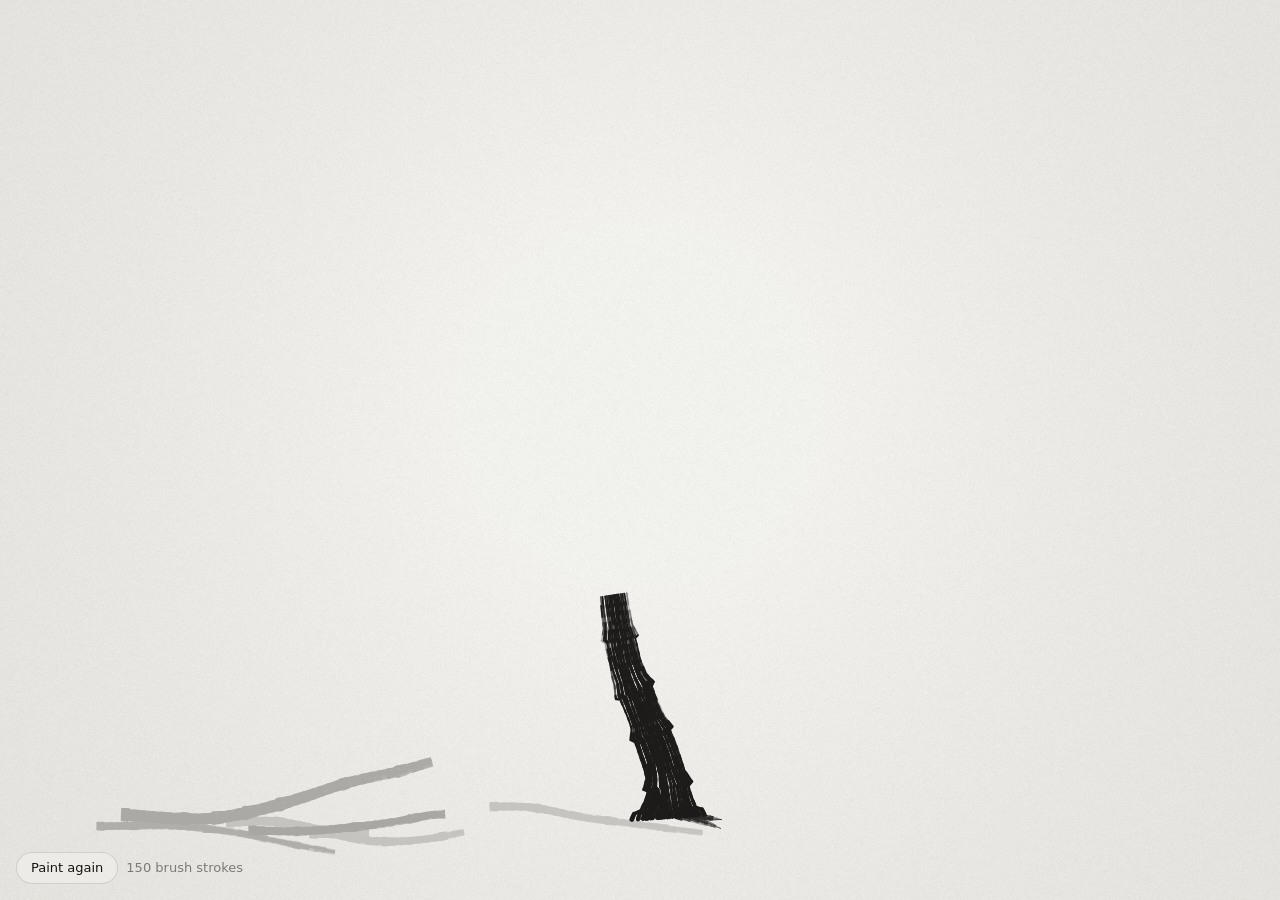
==== index.html @ 3fa52a59 "Add ink-brush sakura scene as the main page index.html paints a full-screen sumi-e cherry tree: bran" ====
<!doctype html>
<html lang="en">
<head>
<meta charset="utf-8">
<meta name="viewport" content="width=device-width, initial-scale=1">
<title>Ink Sakura</title>
<style>
  :root {
    --paper: #eeede9;
    --ink: #161514;
    --muted: #7d7a74;
  }
  * { box-sizing: border-box; }
  html, body { height: 100%; }
  body {
    margin: 0;
    background: var(--paper);
    color: var(--ink);
    font: 13px/1.4 ui-sans-serif, -apple-system, "Segoe UI", system-ui, sans-serif;
    overflow: hidden;
  }
  canvas { position: fixed; inset: 0; width: 100vw; height: 100vh; display: block; }
  .controls {
    position: fixed;
    left: 16px;
    bottom: 16px;
    display: flex;
    gap: 8px;
    align-items: center;
    color: var(--muted);
  }
  button {
    font: inherit;
    color: var(--ink);
    background: rgba(238, 237, 233, 0.85);
    border: 1px solid rgba(0,0,0,.12);
    border-radius: 999px;
    padding: 6px 14px;
    cursor: pointer;
  }
  button:hover { border-color: rgba(0,0,0,.3); }
  @media (max-width: 560px) { #status { display: none; } }
</style>
</head>
<body>
<canvas id="paper"></canvas>
<canvas id="ink"></canvas>
<div class="controls">
  <button id="again">Paint again</button>
  <span id="status"></span>
</div>

<script>
// The scene is painted in a logical space 1000 units tall; its width follows the window's aspect.
const LH = 1000;
let LW = 1600, K = 1, GROUND = 900;   // K scales the tree so it fits narrow screens
const TAU = Math.PI * 2;
const INK = "22,21,20";
const PINK = "244,228,224";     // petal body
const BLUSH = "228,190,186";    // where the wash first pools
const ROSE = [192, 140, 136];   // wet edge, before mixing with branch ink
const INK_RGB = INK.split(",").map(Number), PAPER_RGB = [238, 237, 233];
const rand = (a, b) => (b === undefined ? Math.random() * a : a + Math.random() * (b - a));
const clamp = (v, a, b) => Math.max(a, Math.min(b, v));
const pick = arr => arr[(Math.random() * arr.length) | 0];
const gauss = () => (Math.random() + Math.random() + Math.random() - 1.5) / 1.5;

// Smooth value noise in [0, 1], used for paper grain and brush wobble.
const vnoise = (() => {
  const P = new Float32Array(1024);
  for (let i = 0; i < 1024; i++) P[i] = Math.random();
  const h = (x, y) => P[(((x * 73856093) ^ (y * 19349663)) >>> 0) & 1023];
  const s = t => t * t * (3 - 2 * t);
  return (x, y) => {
    const xi = Math.floor(x), yi = Math.floor(y), u = s(x - xi), v = s(y - yi);
    const a = h(xi, yi), b = h(xi + 1, yi), c = h(xi, yi + 1), d = h(xi + 1, yi + 1);
    return a + (b - a) * u + (c - a) * v + (a - b - c + d) * u * v;
  };
})();

// ---------- canvases ----------

const paperCv = document.getElementById("paper");
const inkCv = document.getElementById("ink");
const pctx = paperCv.getContext("2d");
const ctx = inkCv.getContext("2d", { willReadFrequently: true });
let S = 1;  // device pixels per logical unit

function layout() {
  const dpr = window.devicePixelRatio || 1;
  LW = (LH * innerWidth) / innerHeight;
  K = clamp(LW / 1500, 0.6, 1);   // on tall screens the crown may run off the sides rather than shrink
  GROUND = LH * 0.9;
  S = (innerHeight * dpr) / LH;
  for (const cv of [paperCv, inkCv]) { cv.width = Math.round(innerWidth * dpr); cv.height = Math.round(innerHeight * dpr); }
  pctx.setTransform(S, 0, 0, S, 0, 0);
  ctx.setTransform(S, 0, 0, S, 0, 0);
}

function paintPaper() {
  pctx.fillStyle = "#eeede9";
  pctx.fillRect(0, 0, LW, LH);
  const g = pctx.createRadialGradient(LW / 2, LH * 0.45, LH * 0.2, LW / 2, LH * 0.5, Math.max(LW, LH) * 0.8);
  g.addColorStop(0, "rgba(255,255,255,0.2)");
  g.addColorStop(1, "rgba(120,115,105,0.1)");
  pctx.fillStyle = g;
  pctx.fillRect(0, 0, LW, LH);
  pctx.lineWidth = 0.35;
  for (let i = 0, n = (LW * LH) / 260; i < n; i++) {
    const x = rand(LW), y = rand(LH), a = rand(TAU), l = rand(3, 14);
    pctx.strokeStyle = `rgba(110,105,95,${rand(0.03, 0.08)})`;
    pctx.beginPath(); pctx.moveTo(x, y);
    pctx.quadraticCurveTo(x + Math.cos(a + 0.6) * l * 0.5, y + Math.sin(a + 0.6) * l * 0.5, x + Math.cos(a) * l, y + Math.sin(a) * l);
    pctx.stroke();
  }
  const img = pctx.getImageData(0, 0, paperCv.width, paperCv.height), d = img.data;
  for (let i = 0; i < d.length; i += 4) {
    const n = (Math.random() - 0.5) * 7;
    d[i] += n; d[i + 1] += n; d[i + 2] += n;
  }
  pctx.putImageData(img, 0, 0);
}

// ---------- strokes ----------
// Every branch, root and ground mark is one brush stroke: a centreline with a width profile,
// an ink tone and a dryness. A child stroke starts when the parent's brush passes its fork,
// so the painting grows the way it would be painted.

const DL = 3.2;          // sample spacing along a stroke
const SPEED = 2;         // samples painted per frame per active stroke
const DROOP = [0, 0.0005, 0.0032, 0.01];

function makeStroke({ x, y, a, w0, len, depth, tone, start,
                      droop = DROOP[depth] ?? 0, taper = 0.6, tail = true, flare = 0, kink = 1, dry, hold = null }) {
  const pts = [];
  // keep the heading in [-π/2, 3π/2) so droop always turns the short way toward straight down
  while (a < -Math.PI / 2) a += TAU;
  while (a >= 1.5 * Math.PI) a -= TAU;
  const seed = rand(1000);
  let kinkIn = rand(25, 70), knot = 0;
  const n = Math.max(4, Math.round(len / DL));
  for (let i = 0; i < n; i++) {
    const t = i / (n - 1);
    // width: pressed entry, thinning, knots at joints, lifted tail
    let w = w0 * (1 - taper * t ** 1.1);
    w *= 0.75 + 0.25 * Math.min(1, i / 4) + (i < 3 ? 0.18 : 0);
    if (flare) w *= 1 + flare * Math.max(0, 1 - i / 14) ** 2;
    w *= 1 + 0.22 * Math.max(0, 1 - knot / 4);
    if (tail && t > 0.86) w *= Math.max(0.12, 1 - (t - 0.86) / 0.14) ** 0.8;
    pts.push({ x, y, w });
    // gravity bends the heading toward straight down; the hand adds a wobble
    a += (Math.PI / 2 - a) * droop * DL * (0.4 + t) + (vnoise(seed, i * 0.06) - 0.5) * 0.05;
    if (hold) a += Math.atan2(Math.sin(hold[0] - a), Math.cos(hold[0] - a)) * hold[1];   // keep the trunk upright, the ground level
    if (x < 30) a += Math.sin(a) > 0 ? -0.03 : 0.03; else if (x > LW - 30) a += Math.sin(a) > 0 ? 0.03 : -0.03;
    // angular joints, typical of cherry branches in sumi-e
    knot++;
    if ((kinkIn -= DL) <= 0) {
      a += rand(-0.38, 0.38) * kink;
      kinkIn = rand(30, 80); knot = 0;
    }
    x += Math.cos(a) * DL; y += Math.sin(a) * DL;
    if (y > LH - 6 || y < 6 || x < 4 || x > LW - 4) break;
  }
  const B = clamp(Math.round(w0 * 0.9), 4, 40);
  const bristles = Array.from({ length: B }, (_, j) => ({
    u: -1 + (2 * (j + 0.5)) / B + rand(-0.3, 0.3) / B,
    ink: rand(0.78, 1.02),
    seed: rand(1000),
  }));
  for (let i = 0; i < pts.length; i++) {
    const p = pts[Math.max(0, i - 1)], q = pts[Math.min(pts.length - 1, i + 1)];
    const dx = q.x - p.x, dy = q.y - p.y, m = Math.hypot(dx, dy) || 1;
    pts[i].nx = -dy / m; pts[i].ny = dx / m;
  }
  return { pts, bristles, depth, tone, start, dry: dry ?? (depth <= 1 ? 0.42 : rand(0.25, 0.65)), drawn: 0, sites: [] };
}

function buildScene() {
  const strokes = [];
  const add = opts => { const s = makeStroke(opts); strokes.push(s); grow(s); return s; };
  const at = (s, i) => ({ p: s.pts[i], a: Math.atan2(s.pts[Math.min(i + 1, s.pts.length - 1)].y - s.pts[i].y,
                                                     s.pts[Math.min(i + 1, s.pts.length - 1)].x - s.pts[i].x) });
  // children along limbs, branches and twigs
  const grow = s => {
    if (s.depth < 1 || s.depth >= 3) return;
    const n = s.pts.length;
    const gap = s.depth === 1 ? [40, 75] : [22, 44];
    let i = Math.round((rand(...gap) * K) / DL) + 4;
    let side = Math.random() < 0.5 ? 1 : -1;
    while (i < n - 4) {
      const { p, a } = at(s, i);
      const start = s.start + i / SPEED + rand(2, 10);
      side = -side;
      if (s.depth === 1 && Math.random() < 0.75) {
        add({ x: p.x, y: p.y, a: a + side * rand(0.35, 0.9), w0: p.w * rand(0.45, 0.65),
              len: rand(150, 290) * K, depth: 2, tone: rand(0.82, 0.96), start });
      } else {
        const light = Math.random() < 0.2;
        add({ x: p.x, y: p.y, a: a + side * rand(0.4, 0.95), w0: clamp(p.w * rand(0.45, 0.6), 1.3, 3.8),
              len: rand(45, 120) * K, depth: 3, tone: light ? rand(0.35, 0.5) : rand(0.62, 0.92), start });
      }
      i += Math.round((rand(...gap) * K) / DL);
    }
  };

  // ground: a few pale, dry horizontal strokes
  for (let k = 0; k < 6; k++) {
    add({ x: rand(-40, LW * 0.45), y: GROUND + rand(-4, 30), a: rand(-0.025, 0.025), w0: rand(5, 13),
          len: rand(0.3, 0.75) * LW, depth: 4, tone: rand(0.16, 0.34), start: rand(0, 40),
          droop: 0, kink: 0.08, taper: 0.4, dry: rand(0.55, 0.95), hold: [0, 0.04] });
  }

  // trunk, with a flared base and a few surface roots
  const tx = LW / 2 + rand(-40, 40) * K;
  const tall = 1 + (1 - K) * 1.6;   // on tall, narrow screens lift the crown with a longer trunk
  const trunk = add({ x: tx, y: GROUND + 8, a: -Math.PI / 2 + rand(-0.12, 0.12), w0: 52 * K, len: rand(270, 330) * K * tall,
                      depth: 0, tone: 0.97, start: 20, taper: 0.4, tail: false, flare: 0.55, kink: 0.35,
                      hold: [-Math.PI / 2 + rand(-0.12, 0.12), 0.02] });
  for (const side of [-1, 1, pick([-1, 1])]) {
    add({ x: tx + side * rand(8, 16) * K, y: GROUND + 2, a: Math.PI / 2 - side * rand(1.15, 1.4), w0: rand(10, 16) * K,
          len: rand(30, 70) * K, depth: 4, tone: 0.9, start: 20, droop: 0, taper: 0.85, kink: 0.4 });
  }

  // main limbs fan out from the top of the trunk, plus one or two lower ones
  const n = trunk.pts.length;
  const fan = [-0.95, -0.4, 0.1, 0.55, 1.0].filter(() => Math.random() < 0.8);
  if (fan.length < 3) fan.push(-0.7, 0.6);
  for (const off of fan) {
    const i = Math.round(n * rand(0.84, 0.98));
    const { p } = at(trunk, i);
    add({ x: p.x, y: p.y, a: -Math.PI / 2 + off + rand(-0.15, 0.15), w0: p.w * rand(0.5, 0.7),
          len: rand(380, 520) * K, depth: 1, tone: rand(0.9, 0.97), start: trunk.start + i / SPEED });
  }
  for (const side of [-1, 1]) {
    if (Math.random() < 0.3) continue;
    const i = Math.round(n * rand(0.5, 0.72));
    const { p } = at(trunk, i);
    add({ x: p.x, y: p.y, a: -Math.PI / 2 + side * rand(1.0, 1.3), w0: p.w * rand(0.4, 0.55),
          len: rand(300, 420) * K, depth: 1, tone: 0.93, start: trunk.start + i / SPEED });
  }

  // blossom sites: clouds along branches and twigs, and at limb tips
  for (const s of strokes) {
    const n = s.pts.length;
    if (s.depth === 1) s.sites.push(n - 1);
    if (s.depth === 2) for (let i = Math.round(n * 0.3); i < n; i += Math.round((rand(45, 90) * K) / DL)) s.sites.push(i);
    if (s.depth === 3) {
      for (let i = Math.round(n * 0.2); i < n - 2; i += Math.round((rand(20, 40) * K) / DL)) s.sites.push(i);
      s.sites.push(n - 1);
    }
  }
  return { strokes, tx };
}

// ---------- brush ----------

const inkTone = d => `rgb(${PAPER_RGB.map((p, k) => Math.round(p + (INK_RGB[k] - p) * d)).join(",")})`;

// Bristles are painted as opaque ink tones with a "darken" blend: overlapping chunks of the same
// stroke don't double up (no seams), and a pale stroke crossing a dark one leaves the dark one intact.
function paintChunk(s, i0, i1) {
  const pts = s.pts, n = pts.length;
  const mid = pts[(i0 + i1) >> 1];
  const t = ((i0 + i1) / 2) / (n - 1);
  const lw = Math.max(0.35, (mid.w / s.bristles.length) * 2.1);
  const from = Math.max(0, i0 - 2);
  ctx.save();
  ctx.globalCompositeOperation = "darken";
  ctx.lineCap = "round";
  ctx.lineJoin = "round";
  for (const b of s.bristles) {
    // edge bristles run dry first; paper grain breaks a dry bristle into streaks ("flying white")
    const ink = b.ink - s.dry * t ** 1.3 * (0.5 + Math.abs(b.u));
    const grain = vnoise(mid.x * 0.33 + b.seed, mid.y * 0.33);
    const d = clamp((ink - 0.22 + (grain - 0.5) * 0.55) * 2.3, 0, 1) * s.tone;
    if (d < 0.04) continue;
    ctx.strokeStyle = inkTone(d);
    ctx.lineWidth = lw;
    ctx.beginPath();
    for (let i = from; i <= i1; i++) {
      const p = pts[i];
      const splay = (vnoise(b.seed, i * 0.08) - 0.5) * 0.25;
      const o = (b.u * 0.92 + splay) * p.w * 0.5;
      const x = p.x + p.nx * o, y = p.y + p.ny * o;
      i === from ? ctx.moveTo(x, y) : ctx.lineTo(x, y);
    }
    ctx.stroke();
  }
  ctx.restore();
}

// ---------- blossoms ----------
// Each blossom takes the ink already on the branch where it grows: the darker the brushwork under
// its stalk, the more grey its pink wash carries and the darker its wet edge. The wash is laid in
// thin layers that spread outward, so colour pools at the centre and the petals cover the branch.

function inkAt(img, x, y, r = 3) {
  let sum = 0, cnt = 0;
  for (let oy = -r; oy <= r; oy++)
    for (let ox = -r; ox <= r; ox++) {
      const px = Math.round((x + ox) * S), py = Math.round((y + oy) * S);
      if (px < 0 || py < 0 || px >= img.width || py >= img.height) continue;
      const k = (py * img.width + px) * 4;
      sum += (img.data[k + 3] / 255) * clamp((PAPER_RGB[0] - img.data[k]) / (PAPER_RGB[0] - INK_RGB[0]), 0, 1); cnt++;
    }
  return cnt ? sum / cnt : 0;
}

function blossomOutline(petals) {
  const N = 60, pts = [], seed = rand(100);
  for (let i = 0; i < N; i++) {
    const th = (i / N) * TAU;
    const k = (th * 5) / TAU, pi = Math.floor(k), phi = k - pi;
    const lobe = Math.sin(Math.PI * phi) ** 0.5;
    const notch = rand(0.08, 0.22) * Math.exp(-(((phi - 0.5) / 0.07) ** 2));
    const wobble = 0.85 + 0.3 * vnoise(seed + Math.cos(th) * 1.6, Math.sin(th) * 1.6);
    const r = (0.38 + 0.62 * lobe - notch) * petals[pi % 5] * wobble;
    pts.push([Math.cos(th) * r, Math.sin(th) * r]);
  }
  return pts;
}

function makeFlowers(strokes, img, tEnd) {
  const flowers = [];
  for (const s of strokes)
    for (const i of s.sites) {
      const p = s.pts[i];
      const local = inkAt(img, p.x, p.y);
      const tip = i === s.pts.length - 1 && s.depth === 3;
      const count = tip ? pick([1, 1, 2]) : pick([1, 1, 1, 2, 2, 2]);
      const when = (s.start + i / SPEED) / tEnd;   // bloom follows the order the brush passed
      for (let k = 0; k < count; k++) {
        const bud = tip && k === 0 ? Math.random() < 0.6 : Math.random() < 0.06;
        const R = (bud ? rand(4, 6) : rand(10, 17)) * K;
        const cx = p.x + rand(-20, 20) * K, cy = p.y + rand(-12, 20) * K;
        if (cy > GROUND - 6 || cy < 6 || cx < 6 || cx > LW - 6) continue;
        const ink = clamp((0.35 + 0.9 * local) * rand(0.7, 1.3), 0.3, 1.2);
        const m = clamp(0.2 + 0.25 * ink, 0, 0.5);
        flowers.push({
          ax: p.x, ay: p.y, x: cx, y: cy, R, bud, ink,
          rim: ROSE.map((c, j) => Math.round(c + (INK_RGB[j] - c) * m)).join(","),
          rot: rand(TAU), squash: rand(0.55, 1),
          outline: blossomOutline(Array.from({ length: 5 }, () => rand(0.82, 1.08))),
          start: Math.round(when * 150 + rand(0, 30)),
          t: 0,
        });
      }
    }
  return flowers;
}

const STALK = 7, BLOOM = 38;

function tf(f, px, py, scale) {
  const c = Math.cos(f.rot), s = Math.sin(f.rot);
  const x = px * scale, y = py * scale * f.squash;
  return [f.x + x * c - y * s, f.y + x * s + y * c];
}

function paintFlower(f) {
  const t = f.t++;
  if (t <= STALK) {
    // the stalk carries ink from the twig out to the blossom
    const u0 = Math.max(0, t - 1) / STALK, u1 = t / STALK;
    const mx = (f.ax + f.x) / 2 + (f.x - f.ax) * 0.15, my = (f.ay + f.y) / 2 - 2;
    const at = u => {
      const v = 1 - u;
      return [v * v * f.ax + 2 * v * u * mx + u * u * f.x, v * v * f.ay + 2 * v * u * my + u * u * f.y];
    };
    ctx.strokeStyle = `rgba(${INK},${0.7 * Math.min(1, f.ink)})`;
    ctx.lineWidth = f.bud ? 0.7 : 0.85;
    ctx.lineCap = "round";
    ctx.beginPath(); ctx.moveTo(...at(u0)); ctx.lineTo(...at(u1)); ctx.stroke();
    return false;
  }
  const g = t - STALK;
  if (f.bud) {
    if (g < 14) {
      const sc = (g + 1) / 14;
      ctx.fillStyle = `rgba(${BLUSH},0.22)`;
      ctx.beginPath();
      ctx.ellipse(f.x + rand(-0.3, 0.3), f.y + f.R * 0.3 * sc, f.R * 0.6 * sc, f.R * sc, rand(-0.2, 0.2), 0, TAU);
      ctx.fill();
      return false;
    }
    ctx.strokeStyle = `rgba(${f.rim},0.5)`;
    ctx.lineWidth = 0.6;
    ctx.beginPath(); ctx.ellipse(f.x, f.y + f.R * 0.3, f.R * 0.6, f.R, 0, 0, TAU); ctx.stroke();
    ctx.fillStyle = `rgba(${INK},0.8)`;
    ctx.beginPath(); ctx.ellipse(f.x, f.y - f.R * 0.45, f.R * 0.32, f.R * 0.38, 0, 0, TAU); ctx.fill();
    return true;
  }
  if (g < BLOOM) {
    // one layer per frame, each a little larger: pale pink over the branch, blush and ink pooling inside
    const p = (g + 1) / BLOOM, sc = f.R * (1 - (1 - p) ** 3);
    const ox = rand(-0.05, 0.05) * f.R, oy = rand(-0.05, 0.05) * f.R;
    ctx.beginPath();
    f.outline.forEach(([px, py], i) => {
      const j = rand(0.93, 1.06);
      const [x, y] = tf(f, px * j, py * j, sc);
      i ? ctx.lineTo(x + ox, y + oy) : ctx.moveTo(x + ox, y + oy);
    });
    ctx.closePath();
    ctx.fillStyle = `rgba(${PINK},0.17)`;
    ctx.fill();
    if (p < 0.5) { ctx.fillStyle = `rgba(${BLUSH},0.06)`; ctx.fill(); }
    ctx.fillStyle = `rgba(${INK},${0.012 * f.ink * (1.5 - p)})`;
    ctx.fill();
    return false;
  }
  // drying: pigment gathers unevenly at the wet edge, then a few stamens are flicked in
  ctx.lineCap = "round";
  const o = f.outline, per = o.length / 5;
  for (let pass = 0; pass < 3; pass++) {
    ctx.strokeStyle = `rgba(${f.rim},${rand(0.1, 0.22)})`;
    ctx.lineWidth = rand(0.5, 1.3) * K;
    for (let k = 0; k < 5; k++) {
      if (Math.random() < 0.35) continue;
      const a = Math.round(rand(per * 0.3)), b = Math.round(per - rand(per * 0.3));
      const sc = f.R * rand(0.95, 1.02);
      ctx.beginPath();
      for (let i = a; i <= b; i++) {
        const [px, py] = o[(Math.round(k * per) + i) % o.length];
        const [x, y] = tf(f, px, py, sc);
        i === a ? ctx.moveTo(x, y) : ctx.lineTo(x, y);
      }
      ctx.stroke();
    }
  }
  const dots = (rand(2, 6)) | 0;
  for (let k = 0; k < dots; k++) {
    const a = rand(TAU), r = f.R * rand(0.1, 0.38);
    const x = f.x + Math.cos(a) * r, y = f.y + Math.sin(a) * r * f.squash;
    ctx.fillStyle = `rgba(${INK},${rand(0.5, 0.85)})`;
    ctx.beginPath(); ctx.ellipse(x, y, rand(0.5, 1.1) * K, rand(0.4, 0.8) * K, rand(TAU), 0, TAU); ctx.fill();
  }
  return true;
}

// ---------- fallen petals ----------

function makePetals(tx, flowers) {
  const xs = flowers.map(f => f.x);
  const spread = xs.length ? (Math.max(...xs) - Math.min(...xs)) / 2 : 300;
  const petals = [];
  for (let k = 0; k < 160; k++) {
    const air = k < 26;
    const x = tx + gauss() * spread * (air ? 1.1 : 0.8);
    const y = air ? rand(GROUND - 260 * K, GROUND - 20) : GROUND + rand(-6, 34) + Math.abs(gauss()) * 10;
    if (x < 6 || x > LW - 6) continue;
    petals.push({ x, y, s: rand(2.4, 4.4) * K, rot: rand(TAU), squash: air ? rand(0.3, 0.9) : rand(0.35, 0.6) });
  }
  return petals.sort(() => Math.random() - 0.5);
}

function paintPetal(p) {
  ctx.save();
  ctx.translate(p.x, p.y);
  ctx.rotate(p.rot);
  ctx.scale(1, p.squash);
  ctx.beginPath();
  ctx.moveTo(-p.s, 0);
  ctx.bezierCurveTo(-p.s * 0.6, -p.s * 1.1, p.s * 0.7, -p.s * 1.0, p.s, -p.s * 0.25);
  ctx.lineTo(p.s * 0.72, 0);
  ctx.lineTo(p.s, p.s * 0.25);
  ctx.bezierCurveTo(p.s * 0.7, p.s * 1.0, -p.s * 0.6, p.s * 1.1, -p.s, 0);
  ctx.fillStyle = `rgba(${PINK},0.95)`;
  ctx.fill();
  ctx.fillStyle = `rgba(${BLUSH},0.25)`;
  ctx.fill();
  ctx.strokeStyle = `rgba(${ROSE.join(",")},0.35)`;
  ctx.lineWidth = 0.5;
  ctx.stroke();
  ctx.restore();
}

// ---------- timeline ----------
// branches → blossoms → fallen petals

let run = 0;
const status = document.getElementById("status");

function paint() {
  const id = ++run;
  if (!innerWidth || !innerHeight) return;   // hidden or zero-size frame: wait for a resize
  layout();
  paintPaper();
  ctx.clearRect(0, 0, LW, LH);
  const { strokes, tx } = buildScene();
  const tEnd = Math.max(...strokes.map(s => s.start + s.pts.length / SPEED));
  let frame = 0, flowers = null, allFlowers = null, petals = null, flowerFrame = 0;
  status.textContent = `${strokes.length} brush strokes`;

  (function tick() {
    if (id !== run) return;
    if (!flowers) {
      let active = 0;
      for (const s of strokes) {
        if (frame < s.start || s.drawn >= s.pts.length) continue;
        active++;
        const i1 = Math.min(s.pts.length - 1, s.drawn + SPEED);
        paintChunk(s, s.drawn, i1);
        s.drawn = i1 + 1;
      }
      frame++;
      if (!active && frame > tEnd) {
        const img = ctx.getImageData(0, 0, inkCv.width, inkCv.height);
        flowers = allFlowers = makeFlowers(strokes, img, tEnd);
        status.textContent = `${strokes.length} brush strokes · ${flowers.length} blossoms`;
      }
    } else if (flowers.length) {
      flowers = flowers.filter(f => flowerFrame < f.start || !paintFlower(f));
      flowerFrame++;
    } else if ((petals ||= makePetals(tx, allFlowers)).length) {
      for (const p of petals.splice(0, 6)) paintPetal(p);
    } else return;
    requestAnimationFrame(tick);
  })();
}

document.getElementById("again").onclick = paint;
inkCv.onclick = paint;
let lastW = innerWidth, lastH = innerHeight;
addEventListener("resize", () => {
  if (Math.abs(innerWidth - lastW) + Math.abs(innerHeight - lastH) < 60) return;
  lastW = innerWidth; lastH = innerHeight;
  paint();
});
paint();
</script>
</body>
</html>
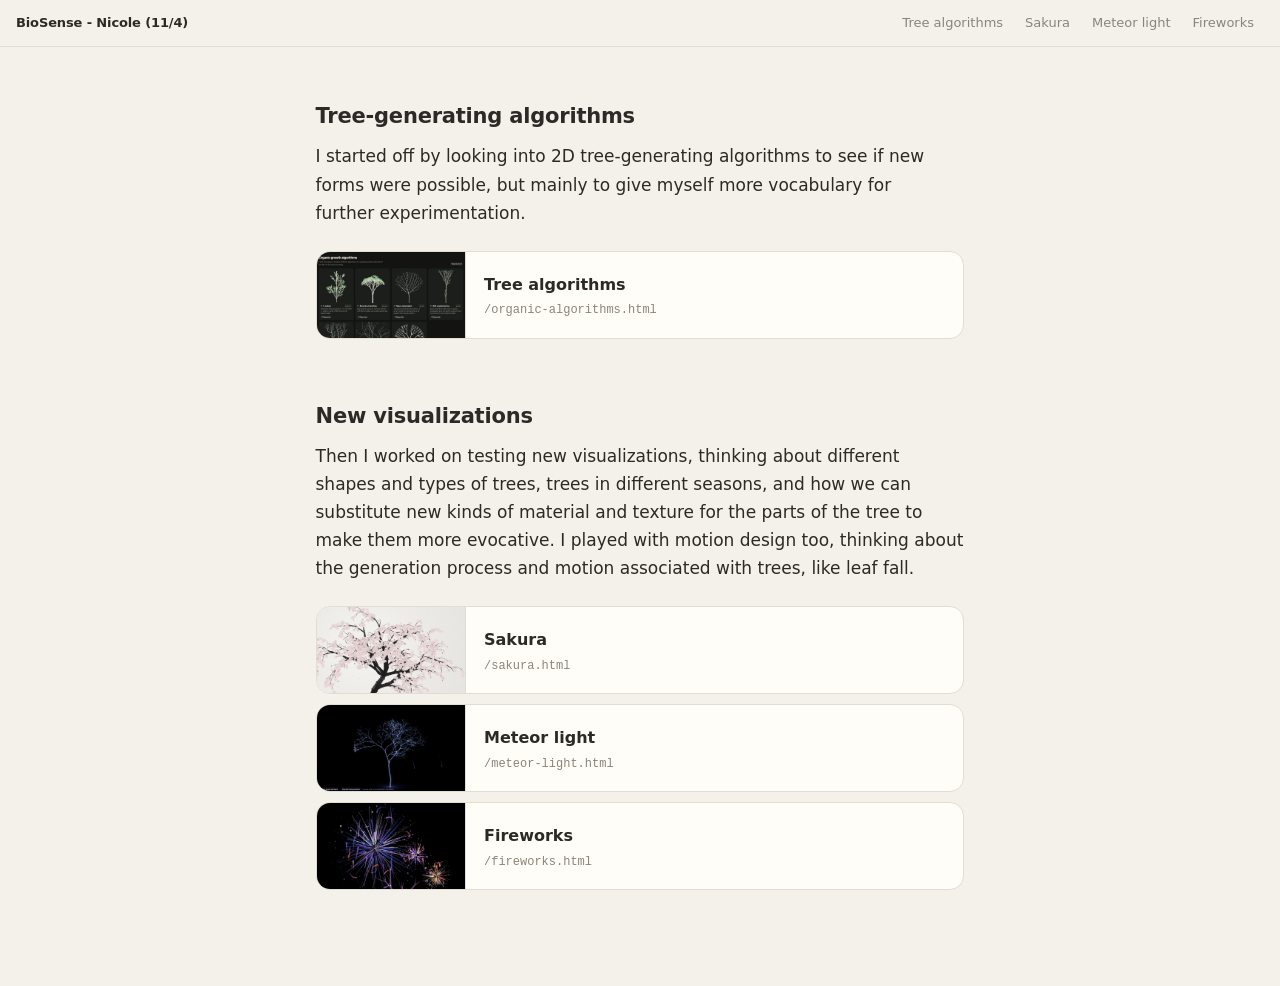
==== commit 2733f882: "Add home page, global nav, Fireworks and Meteor light scenes - index.html is now a home page linking" ====
--- a/index.html
+++ b/index.html
@@ -3,530 +3,163 @@
 <head>
 <meta charset="utf-8">
 <meta name="viewport" content="width=device-width, initial-scale=1">
-<title>Ink Sakura</title>
+<title>BioSense - Nicole (11/4)</title>
+<link rel="stylesheet" href="/nav.css">
 <style>
   :root {
-    --paper: #eeede9;
-    --ink: #161514;
-    --muted: #7d7a74;
+    --bg: #f4f1ea;
+    --card: #fffdf8;
+    --line: #e2ddd0;
+    --ink: #2b2a26;
+    --muted: #8a857a;
+    --nav-bg: var(--bg);
+    --nav-ink: var(--ink);
+    --nav-muted: var(--muted);
+    --nav-line: var(--line);
+    --nav-active: color-mix(in srgb, var(--ink) 9%, transparent);
   }
+  @media (prefers-color-scheme: dark) {
+    :root:not([data-theme="light"]) {
+      --bg: #131412;
+      --card: #1c1e1b;
+      --line: #2d302b;
+      --ink: #e8e4da;
+      --muted: #8f8b80;
+    }
+  }
+  :root[data-theme="dark"] {
+    --bg: #131412;
+    --card: #1c1e1b;
+    --line: #2d302b;
+    --ink: #e8e4da;
+    --muted: #8f8b80;
+  }
+
   * { box-sizing: border-box; }
-  html, body { height: 100%; }
   body {
     margin: 0;
-    background: var(--paper);
+    background: var(--bg);
     color: var(--ink);
-    font: 13px/1.4 ui-sans-serif, -apple-system, "Segoe UI", system-ui, sans-serif;
+    font: 17px/1.65 ui-sans-serif, -apple-system, "Segoe UI", system-ui, sans-serif;
+  }
+  .gnav { position: sticky; top: 0; }
+  /* one centred column, 60 characters wide */
+  main {
+    width: 100%;
+    max-width: calc(60ch + 32px);
+    margin: 0 auto;
+    padding: 56px 16px 96px;
+  }
+  p {
+    margin: 0 0 24px;
+    text-wrap: pretty;
+  }
+  p + .bookmarks { margin-top: 8px; }
+  section + section { margin-top: 64px; }
+  h2 {
+    margin: 0 0 12px;
+    font-size: 21px;
+    line-height: 1.3;
+    font-weight: 650;
+    letter-spacing: -0.01em;
+    text-wrap: balance;
+  }
+
+  .bookmarks {
+    display: flex;
+    flex-direction: column;
+    gap: 10px;
+  }
+  /* every bookmark is the same size: image filling the left edge, label on the right */
+  .bookmark {
+    --h: 88px;
+    display: grid;
+    grid-template-columns: calc(var(--h) * 800 / 471) minmax(0, 1fr);
+    height: var(--h);
+    color: inherit;
+    text-decoration: none;
+    background: var(--card);
+    border: 1px solid var(--line);
+    border-radius: 14px;
     overflow: hidden;
+    transition: border-color 0.15s, transform 0.15s;
   }
-  canvas { position: fixed; inset: 0; width: 100vw; height: 100vh; display: block; }
-  .controls {
-    position: fixed;
-    left: 16px;
-    bottom: 16px;
+  .bookmark:hover { border-color: color-mix(in srgb, var(--ink) 35%, var(--line)); transform: translateY(-2px); }
+  .bookmark:focus-visible { outline: 2px solid var(--ink); outline-offset: 3px; }
+  .bookmark img {
+    display: block;
+    width: 100%;
+    height: 100%;
+    object-fit: cover;
+    border-right: 1px solid var(--line);
+    background: var(--line);
+  }
+  .bookmark .label {
     display: flex;
-    gap: 8px;
-    align-items: center;
+    flex-direction: column;
+    justify-content: center;
+    gap: 4px;
+    min-width: 0;
+    padding: 0 18px;
+  }
+  .bookmark .title { font-weight: 620; font-size: 16px; }
+  .bookmark .path {
     color: var(--muted);
+    font: 12px/1.4 ui-monospace, "SF Mono", Menlo, monospace;
+    overflow: hidden;
+    text-overflow: ellipsis;
+    white-space: nowrap;
   }
-  button {
-    font: inherit;
-    color: var(--ink);
-    background: rgba(238, 237, 233, 0.85);
-    border: 1px solid rgba(0,0,0,.12);
-    border-radius: 999px;
-    padding: 6px 14px;
-    cursor: pointer;
+  @media (max-width: 560px) {
+    .bookmark { --h: 72px; grid-template-columns: 42% minmax(0, 1fr); }
+    .bookmark .label { padding: 0 12px; }
+    .bookmark .title { font-size: 15px; }
   }
-  button:hover { border-color: rgba(0,0,0,.3); }
-  @media (max-width: 560px) { #status { display: none; } }
+  @media (prefers-reduced-motion: reduce) { .bookmark { transition: none; } .bookmark:hover { transform: none; } }
 </style>
 </head>
 <body>
-<canvas id="paper"></canvas>
-<canvas id="ink"></canvas>
-<div class="controls">
-  <button id="again">Paint again</button>
-  <span id="status"></span>
-</div>
+<nav class="gnav">
+  <a class="gnav-brand" href="/" aria-current="page">BioSense - Nicole (11/4)</a>
+  <div class="gnav-tabs">
+    <a href="/organic-algorithms.html">Tree algorithms</a>
+    <a href="/sakura.html">Sakura</a>
+    <a href="/meteor-light.html">Meteor light</a>
+    <a href="/fireworks.html">Fireworks</a>
+  </div>
+</nav>
+<main>
+  <section aria-labelledby="algorithms">
+  <h2 id="algorithms">Tree-generating algorithms</h2>
+  <p>I started off by looking into 2D tree-generating algorithms to see if new forms were possible, but mainly to give myself more vocabulary for further experimentation.</p>
 
-<script>
-// The scene is painted in a logical space 1000 units tall; its width follows the window's aspect.
-const LH = 1000;
-let LW = 1600, K = 1, GROUND = 900;   // K scales the tree so it fits narrow screens
-const TAU = Math.PI * 2;
-const INK = "22,21,20";
-const PINK = "244,228,224";     // petal body
-const BLUSH = "228,190,186";    // where the wash first pools
-const ROSE = [192, 140, 136];   // wet edge, before mixing with branch ink
-const INK_RGB = INK.split(",").map(Number), PAPER_RGB = [238, 237, 233];
-const rand = (a, b) => (b === undefined ? Math.random() * a : a + Math.random() * (b - a));
-const clamp = (v, a, b) => Math.max(a, Math.min(b, v));
-const pick = arr => arr[(Math.random() * arr.length) | 0];
-const gauss = () => (Math.random() + Math.random() + Math.random() - 1.5) / 1.5;
+  <div class="bookmarks">
+    <a class="bookmark" href="/organic-algorithms.html">
+      <img src="/thumbs/organic-algorithms.jpg" alt="Tree algorithms" width="800" height="471">
+      <span class="label"><span class="title">Tree algorithms</span><span class="path">/organic-algorithms.html</span></span>
+    </a>
+  </div>
+  </section>
 
-// Smooth value noise in [0, 1], used for paper grain and brush wobble.
-const vnoise = (() => {
-  const P = new Float32Array(1024);
-  for (let i = 0; i < 1024; i++) P[i] = Math.random();
-  const h = (x, y) => P[(((x * 73856093) ^ (y * 19349663)) >>> 0) & 1023];
-  const s = t => t * t * (3 - 2 * t);
-  return (x, y) => {
-    const xi = Math.floor(x), yi = Math.floor(y), u = s(x - xi), v = s(y - yi);
-    const a = h(xi, yi), b = h(xi + 1, yi), c = h(xi, yi + 1), d = h(xi + 1, yi + 1);
-    return a + (b - a) * u + (c - a) * v + (a - b - c + d) * u * v;
-  };
-})();
+  <section aria-labelledby="visualizations">
+  <h2 id="visualizations">New visualizations</h2>
+  <p>Then I worked on testing new visualizations, thinking about different shapes and types of trees, trees in different seasons, and how we can substitute new kinds of material and texture for the parts of the tree to make them more evocative. I played with motion design too, thinking about the generation process and motion associated with trees, like leaf fall.</p>
 
-// ---------- canvases ----------
-
-const paperCv = document.getElementById("paper");
-const inkCv = document.getElementById("ink");
-const pctx = paperCv.getContext("2d");
-const ctx = inkCv.getContext("2d", { willReadFrequently: true });
-let S = 1;  // device pixels per logical unit
-
-function layout() {
-  const dpr = window.devicePixelRatio || 1;
-  LW = (LH * innerWidth) / innerHeight;
-  K = clamp(LW / 1500, 0.6, 1);   // on tall screens the crown may run off the sides rather than shrink
-  GROUND = LH * 0.9;
-  S = (innerHeight * dpr) / LH;
-  for (const cv of [paperCv, inkCv]) { cv.width = Math.round(innerWidth * dpr); cv.height = Math.round(innerHeight * dpr); }
-  pctx.setTransform(S, 0, 0, S, 0, 0);
-  ctx.setTransform(S, 0, 0, S, 0, 0);
-}
-
-function paintPaper() {
-  pctx.fillStyle = "#eeede9";
-  pctx.fillRect(0, 0, LW, LH);
-  const g = pctx.createRadialGradient(LW / 2, LH * 0.45, LH * 0.2, LW / 2, LH * 0.5, Math.max(LW, LH) * 0.8);
-  g.addColorStop(0, "rgba(255,255,255,0.2)");
-  g.addColorStop(1, "rgba(120,115,105,0.1)");
-  pctx.fillStyle = g;
-  pctx.fillRect(0, 0, LW, LH);
-  pctx.lineWidth = 0.35;
-  for (let i = 0, n = (LW * LH) / 260; i < n; i++) {
-    const x = rand(LW), y = rand(LH), a = rand(TAU), l = rand(3, 14);
-    pctx.strokeStyle = `rgba(110,105,95,${rand(0.03, 0.08)})`;
-    pctx.beginPath(); pctx.moveTo(x, y);
-    pctx.quadraticCurveTo(x + Math.cos(a + 0.6) * l * 0.5, y + Math.sin(a + 0.6) * l * 0.5, x + Math.cos(a) * l, y + Math.sin(a) * l);
-    pctx.stroke();
-  }
-  const img = pctx.getImageData(0, 0, paperCv.width, paperCv.height), d = img.data;
-  for (let i = 0; i < d.length; i += 4) {
-    const n = (Math.random() - 0.5) * 7;
-    d[i] += n; d[i + 1] += n; d[i + 2] += n;
-  }
-  pctx.putImageData(img, 0, 0);
-}
-
-// ---------- strokes ----------
-// Every branch, root and ground mark is one brush stroke: a centreline with a width profile,
-// an ink tone and a dryness. A child stroke starts when the parent's brush passes its fork,
-// so the painting grows the way it would be painted.
-
-const DL = 3.2;          // sample spacing along a stroke
-const SPEED = 2;         // samples painted per frame per active stroke
-const DROOP = [0, 0.0005, 0.0032, 0.01];
-
-function makeStroke({ x, y, a, w0, len, depth, tone, start,
-                      droop = DROOP[depth] ?? 0, taper = 0.6, tail = true, flare = 0, kink = 1, dry, hold = null }) {
-  const pts = [];
-  // keep the heading in [-π/2, 3π/2) so droop always turns the short way toward straight down
-  while (a < -Math.PI / 2) a += TAU;
-  while (a >= 1.5 * Math.PI) a -= TAU;
-  const seed = rand(1000);
-  let kinkIn = rand(25, 70), knot = 0;
-  const n = Math.max(4, Math.round(len / DL));
-  for (let i = 0; i < n; i++) {
-    const t = i / (n - 1);
-    // width: pressed entry, thinning, knots at joints, lifted tail
-    let w = w0 * (1 - taper * t ** 1.1);
-    w *= 0.75 + 0.25 * Math.min(1, i / 4) + (i < 3 ? 0.18 : 0);
-    if (flare) w *= 1 + flare * Math.max(0, 1 - i / 14) ** 2;
-    w *= 1 + 0.22 * Math.max(0, 1 - knot / 4);
-    if (tail && t > 0.86) w *= Math.max(0.12, 1 - (t - 0.86) / 0.14) ** 0.8;
-    pts.push({ x, y, w });
-    // gravity bends the heading toward straight down; the hand adds a wobble
-    a += (Math.PI / 2 - a) * droop * DL * (0.4 + t) + (vnoise(seed, i * 0.06) - 0.5) * 0.05;
-    if (hold) a += Math.atan2(Math.sin(hold[0] - a), Math.cos(hold[0] - a)) * hold[1];   // keep the trunk upright, the ground level
-    if (x < 30) a += Math.sin(a) > 0 ? -0.03 : 0.03; else if (x > LW - 30) a += Math.sin(a) > 0 ? 0.03 : -0.03;
-    // angular joints, typical of cherry branches in sumi-e
-    knot++;
-    if ((kinkIn -= DL) <= 0) {
-      a += rand(-0.38, 0.38) * kink;
-      kinkIn = rand(30, 80); knot = 0;
-    }
-    x += Math.cos(a) * DL; y += Math.sin(a) * DL;
-    if (y > LH - 6 || y < 6 || x < 4 || x > LW - 4) break;
-  }
-  const B = clamp(Math.round(w0 * 0.9), 4, 40);
-  const bristles = Array.from({ length: B }, (_, j) => ({
-    u: -1 + (2 * (j + 0.5)) / B + rand(-0.3, 0.3) / B,
-    ink: rand(0.78, 1.02),
-    seed: rand(1000),
-  }));
-  for (let i = 0; i < pts.length; i++) {
-    const p = pts[Math.max(0, i - 1)], q = pts[Math.min(pts.length - 1, i + 1)];
-    const dx = q.x - p.x, dy = q.y - p.y, m = Math.hypot(dx, dy) || 1;
-    pts[i].nx = -dy / m; pts[i].ny = dx / m;
-  }
-  return { pts, bristles, depth, tone, start, dry: dry ?? (depth <= 1 ? 0.42 : rand(0.25, 0.65)), drawn: 0, sites: [] };
-}
-
-function buildScene() {
-  const strokes = [];
-  const add = opts => { const s = makeStroke(opts); strokes.push(s); grow(s); return s; };
-  const at = (s, i) => ({ p: s.pts[i], a: Math.atan2(s.pts[Math.min(i + 1, s.pts.length - 1)].y - s.pts[i].y,
-                                                     s.pts[Math.min(i + 1, s.pts.length - 1)].x - s.pts[i].x) });
-  // children along limbs, branches and twigs
-  const grow = s => {
-    if (s.depth < 1 || s.depth >= 3) return;
-    const n = s.pts.length;
-    const gap = s.depth === 1 ? [40, 75] : [22, 44];
-    let i = Math.round((rand(...gap) * K) / DL) + 4;
-    let side = Math.random() < 0.5 ? 1 : -1;
-    while (i < n - 4) {
-      const { p, a } = at(s, i);
-      const start = s.start + i / SPEED + rand(2, 10);
-      side = -side;
-      if (s.depth === 1 && Math.random() < 0.75) {
-        add({ x: p.x, y: p.y, a: a + side * rand(0.35, 0.9), w0: p.w * rand(0.45, 0.65),
-              len: rand(150, 290) * K, depth: 2, tone: rand(0.82, 0.96), start });
-      } else {
-        const light = Math.random() < 0.2;
-        add({ x: p.x, y: p.y, a: a + side * rand(0.4, 0.95), w0: clamp(p.w * rand(0.45, 0.6), 1.3, 3.8),
-              len: rand(45, 120) * K, depth: 3, tone: light ? rand(0.35, 0.5) : rand(0.62, 0.92), start });
-      }
-      i += Math.round((rand(...gap) * K) / DL);
-    }
-  };
-
-  // ground: a few pale, dry horizontal strokes
-  for (let k = 0; k < 6; k++) {
-    add({ x: rand(-40, LW * 0.45), y: GROUND + rand(-4, 30), a: rand(-0.025, 0.025), w0: rand(5, 13),
-          len: rand(0.3, 0.75) * LW, depth: 4, tone: rand(0.16, 0.34), start: rand(0, 40),
-          droop: 0, kink: 0.08, taper: 0.4, dry: rand(0.55, 0.95), hold: [0, 0.04] });
-  }
-
-  // trunk, with a flared base and a few surface roots
-  const tx = LW / 2 + rand(-40, 40) * K;
-  const tall = 1 + (1 - K) * 1.6;   // on tall, narrow screens lift the crown with a longer trunk
-  const trunk = add({ x: tx, y: GROUND + 8, a: -Math.PI / 2 + rand(-0.12, 0.12), w0: 52 * K, len: rand(270, 330) * K * tall,
-                      depth: 0, tone: 0.97, start: 20, taper: 0.4, tail: false, flare: 0.55, kink: 0.35,
-                      hold: [-Math.PI / 2 + rand(-0.12, 0.12), 0.02] });
-  for (const side of [-1, 1, pick([-1, 1])]) {
-    add({ x: tx + side * rand(8, 16) * K, y: GROUND + 2, a: Math.PI / 2 - side * rand(1.15, 1.4), w0: rand(10, 16) * K,
-          len: rand(30, 70) * K, depth: 4, tone: 0.9, start: 20, droop: 0, taper: 0.85, kink: 0.4 });
-  }
-
-  // main limbs fan out from the top of the trunk, plus one or two lower ones
-  const n = trunk.pts.length;
-  const fan = [-0.95, -0.4, 0.1, 0.55, 1.0].filter(() => Math.random() < 0.8);
-  if (fan.length < 3) fan.push(-0.7, 0.6);
-  for (const off of fan) {
-    const i = Math.round(n * rand(0.84, 0.98));
-    const { p } = at(trunk, i);
-    add({ x: p.x, y: p.y, a: -Math.PI / 2 + off + rand(-0.15, 0.15), w0: p.w * rand(0.5, 0.7),
-          len: rand(380, 520) * K, depth: 1, tone: rand(0.9, 0.97), start: trunk.start + i / SPEED });
-  }
-  for (const side of [-1, 1]) {
-    if (Math.random() < 0.3) continue;
-    const i = Math.round(n * rand(0.5, 0.72));
-    const { p } = at(trunk, i);
-    add({ x: p.x, y: p.y, a: -Math.PI / 2 + side * rand(1.0, 1.3), w0: p.w * rand(0.4, 0.55),
-          len: rand(300, 420) * K, depth: 1, tone: 0.93, start: trunk.start + i / SPEED });
-  }
-
-  // blossom sites: clouds along branches and twigs, and at limb tips
-  for (const s of strokes) {
-    const n = s.pts.length;
-    if (s.depth === 1) s.sites.push(n - 1);
-    if (s.depth === 2) for (let i = Math.round(n * 0.3); i < n; i += Math.round((rand(45, 90) * K) / DL)) s.sites.push(i);
-    if (s.depth === 3) {
-      for (let i = Math.round(n * 0.2); i < n - 2; i += Math.round((rand(20, 40) * K) / DL)) s.sites.push(i);
-      s.sites.push(n - 1);
-    }
-  }
-  return { strokes, tx };
-}
-
-// ---------- brush ----------
-
-const inkTone = d => `rgb(${PAPER_RGB.map((p, k) => Math.round(p + (INK_RGB[k] - p) * d)).join(",")})`;
-
-// Bristles are painted as opaque ink tones with a "darken" blend: overlapping chunks of the same
-// stroke don't double up (no seams), and a pale stroke crossing a dark one leaves the dark one intact.
-function paintChunk(s, i0, i1) {
-  const pts = s.pts, n = pts.length;
-  const mid = pts[(i0 + i1) >> 1];
-  const t = ((i0 + i1) / 2) / (n - 1);
-  const lw = Math.max(0.35, (mid.w / s.bristles.length) * 2.1);
-  const from = Math.max(0, i0 - 2);
-  ctx.save();
-  ctx.globalCompositeOperation = "darken";
-  ctx.lineCap = "round";
-  ctx.lineJoin = "round";
-  for (const b of s.bristles) {
-    // edge bristles run dry first; paper grain breaks a dry bristle into streaks ("flying white")
-    const ink = b.ink - s.dry * t ** 1.3 * (0.5 + Math.abs(b.u));
-    const grain = vnoise(mid.x * 0.33 + b.seed, mid.y * 0.33);
-    const d = clamp((ink - 0.22 + (grain - 0.5) * 0.55) * 2.3, 0, 1) * s.tone;
-    if (d < 0.04) continue;
-    ctx.strokeStyle = inkTone(d);
-    ctx.lineWidth = lw;
-    ctx.beginPath();
-    for (let i = from; i <= i1; i++) {
-      const p = pts[i];
-      const splay = (vnoise(b.seed, i * 0.08) - 0.5) * 0.25;
-      const o = (b.u * 0.92 + splay) * p.w * 0.5;
-      const x = p.x + p.nx * o, y = p.y + p.ny * o;
-      i === from ? ctx.moveTo(x, y) : ctx.lineTo(x, y);
-    }
-    ctx.stroke();
-  }
-  ctx.restore();
-}
-
-// ---------- blossoms ----------
-// Each blossom takes the ink already on the branch where it grows: the darker the brushwork under
-// its stalk, the more grey its pink wash carries and the darker its wet edge. The wash is laid in
-// thin layers that spread outward, so colour pools at the centre and the petals cover the branch.
-
-function inkAt(img, x, y, r = 3) {
-  let sum = 0, cnt = 0;
-  for (let oy = -r; oy <= r; oy++)
-    for (let ox = -r; ox <= r; ox++) {
-      const px = Math.round((x + ox) * S), py = Math.round((y + oy) * S);
-      if (px < 0 || py < 0 || px >= img.width || py >= img.height) continue;
-      const k = (py * img.width + px) * 4;
-      sum += (img.data[k + 3] / 255) * clamp((PAPER_RGB[0] - img.data[k]) / (PAPER_RGB[0] - INK_RGB[0]), 0, 1); cnt++;
-    }
-  return cnt ? sum / cnt : 0;
-}
-
-function blossomOutline(petals) {
-  const N = 60, pts = [], seed = rand(100);
-  for (let i = 0; i < N; i++) {
-    const th = (i / N) * TAU;
-    const k = (th * 5) / TAU, pi = Math.floor(k), phi = k - pi;
-    const lobe = Math.sin(Math.PI * phi) ** 0.5;
-    const notch = rand(0.08, 0.22) * Math.exp(-(((phi - 0.5) / 0.07) ** 2));
-    const wobble = 0.85 + 0.3 * vnoise(seed + Math.cos(th) * 1.6, Math.sin(th) * 1.6);
-    const r = (0.38 + 0.62 * lobe - notch) * petals[pi % 5] * wobble;
-    pts.push([Math.cos(th) * r, Math.sin(th) * r]);
-  }
-  return pts;
-}
-
-function makeFlowers(strokes, img, tEnd) {
-  const flowers = [];
-  for (const s of strokes)
-    for (const i of s.sites) {
-      const p = s.pts[i];
-      const local = inkAt(img, p.x, p.y);
-      const tip = i === s.pts.length - 1 && s.depth === 3;
-      const count = tip ? pick([1, 1, 2]) : pick([1, 1, 1, 2, 2, 2]);
-      const when = (s.start + i / SPEED) / tEnd;   // bloom follows the order the brush passed
-      for (let k = 0; k < count; k++) {
-        const bud = tip && k === 0 ? Math.random() < 0.6 : Math.random() < 0.06;
-        const R = (bud ? rand(4, 6) : rand(10, 17)) * K;
-        const cx = p.x + rand(-20, 20) * K, cy = p.y + rand(-12, 20) * K;
-        if (cy > GROUND - 6 || cy < 6 || cx < 6 || cx > LW - 6) continue;
-        const ink = clamp((0.35 + 0.9 * local) * rand(0.7, 1.3), 0.3, 1.2);
-        const m = clamp(0.2 + 0.25 * ink, 0, 0.5);
-        flowers.push({
-          ax: p.x, ay: p.y, x: cx, y: cy, R, bud, ink,
-          rim: ROSE.map((c, j) => Math.round(c + (INK_RGB[j] - c) * m)).join(","),
-          rot: rand(TAU), squash: rand(0.55, 1),
-          outline: blossomOutline(Array.from({ length: 5 }, () => rand(0.82, 1.08))),
-          start: Math.round(when * 150 + rand(0, 30)),
-          t: 0,
-        });
-      }
-    }
-  return flowers;
-}
-
-const STALK = 7, BLOOM = 38;
-
-function tf(f, px, py, scale) {
-  const c = Math.cos(f.rot), s = Math.sin(f.rot);
-  const x = px * scale, y = py * scale * f.squash;
-  return [f.x + x * c - y * s, f.y + x * s + y * c];
-}
-
-function paintFlower(f) {
-  const t = f.t++;
-  if (t <= STALK) {
-    // the stalk carries ink from the twig out to the blossom
-    const u0 = Math.max(0, t - 1) / STALK, u1 = t / STALK;
-    const mx = (f.ax + f.x) / 2 + (f.x - f.ax) * 0.15, my = (f.ay + f.y) / 2 - 2;
-    const at = u => {
-      const v = 1 - u;
-      return [v * v * f.ax + 2 * v * u * mx + u * u * f.x, v * v * f.ay + 2 * v * u * my + u * u * f.y];
-    };
-    ctx.strokeStyle = `rgba(${INK},${0.7 * Math.min(1, f.ink)})`;
-    ctx.lineWidth = f.bud ? 0.7 : 0.85;
-    ctx.lineCap = "round";
-    ctx.beginPath(); ctx.moveTo(...at(u0)); ctx.lineTo(...at(u1)); ctx.stroke();
-    return false;
-  }
-  const g = t - STALK;
-  if (f.bud) {
-    if (g < 14) {
-      const sc = (g + 1) / 14;
-      ctx.fillStyle = `rgba(${BLUSH},0.22)`;
-      ctx.beginPath();
-      ctx.ellipse(f.x + rand(-0.3, 0.3), f.y + f.R * 0.3 * sc, f.R * 0.6 * sc, f.R * sc, rand(-0.2, 0.2), 0, TAU);
-      ctx.fill();
-      return false;
-    }
-    ctx.strokeStyle = `rgba(${f.rim},0.5)`;
-    ctx.lineWidth = 0.6;
-    ctx.beginPath(); ctx.ellipse(f.x, f.y + f.R * 0.3, f.R * 0.6, f.R, 0, 0, TAU); ctx.stroke();
-    ctx.fillStyle = `rgba(${INK},0.8)`;
-    ctx.beginPath(); ctx.ellipse(f.x, f.y - f.R * 0.45, f.R * 0.32, f.R * 0.38, 0, 0, TAU); ctx.fill();
-    return true;
-  }
-  if (g < BLOOM) {
-    // one layer per frame, each a little larger: pale pink over the branch, blush and ink pooling inside
-    const p = (g + 1) / BLOOM, sc = f.R * (1 - (1 - p) ** 3);
-    const ox = rand(-0.05, 0.05) * f.R, oy = rand(-0.05, 0.05) * f.R;
-    ctx.beginPath();
-    f.outline.forEach(([px, py], i) => {
-      const j = rand(0.93, 1.06);
-      const [x, y] = tf(f, px * j, py * j, sc);
-      i ? ctx.lineTo(x + ox, y + oy) : ctx.moveTo(x + ox, y + oy);
-    });
-    ctx.closePath();
-    ctx.fillStyle = `rgba(${PINK},0.17)`;
-    ctx.fill();
-    if (p < 0.5) { ctx.fillStyle = `rgba(${BLUSH},0.06)`; ctx.fill(); }
-    ctx.fillStyle = `rgba(${INK},${0.012 * f.ink * (1.5 - p)})`;
-    ctx.fill();
-    return false;
-  }
-  // drying: pigment gathers unevenly at the wet edge, then a few stamens are flicked in
-  ctx.lineCap = "round";
-  const o = f.outline, per = o.length / 5;
-  for (let pass = 0; pass < 3; pass++) {
-    ctx.strokeStyle = `rgba(${f.rim},${rand(0.1, 0.22)})`;
-    ctx.lineWidth = rand(0.5, 1.3) * K;
-    for (let k = 0; k < 5; k++) {
-      if (Math.random() < 0.35) continue;
-      const a = Math.round(rand(per * 0.3)), b = Math.round(per - rand(per * 0.3));
-      const sc = f.R * rand(0.95, 1.02);
-      ctx.beginPath();
-      for (let i = a; i <= b; i++) {
-        const [px, py] = o[(Math.round(k * per) + i) % o.length];
-        const [x, y] = tf(f, px, py, sc);
-        i === a ? ctx.moveTo(x, y) : ctx.lineTo(x, y);
-      }
-      ctx.stroke();
-    }
-  }
-  const dots = (rand(2, 6)) | 0;
-  for (let k = 0; k < dots; k++) {
-    const a = rand(TAU), r = f.R * rand(0.1, 0.38);
-    const x = f.x + Math.cos(a) * r, y = f.y + Math.sin(a) * r * f.squash;
-    ctx.fillStyle = `rgba(${INK},${rand(0.5, 0.85)})`;
-    ctx.beginPath(); ctx.ellipse(x, y, rand(0.5, 1.1) * K, rand(0.4, 0.8) * K, rand(TAU), 0, TAU); ctx.fill();
-  }
-  return true;
-}
-
-// ---------- fallen petals ----------
-
-function makePetals(tx, flowers) {
-  const xs = flowers.map(f => f.x);
-  const spread = xs.length ? (Math.max(...xs) - Math.min(...xs)) / 2 : 300;
-  const petals = [];
-  for (let k = 0; k < 160; k++) {
-    const air = k < 26;
-    const x = tx + gauss() * spread * (air ? 1.1 : 0.8);
-    const y = air ? rand(GROUND - 260 * K, GROUND - 20) : GROUND + rand(-6, 34) + Math.abs(gauss()) * 10;
-    if (x < 6 || x > LW - 6) continue;
-    petals.push({ x, y, s: rand(2.4, 4.4) * K, rot: rand(TAU), squash: air ? rand(0.3, 0.9) : rand(0.35, 0.6) });
-  }
-  return petals.sort(() => Math.random() - 0.5);
-}
-
-function paintPetal(p) {
-  ctx.save();
-  ctx.translate(p.x, p.y);
-  ctx.rotate(p.rot);
-  ctx.scale(1, p.squash);
-  ctx.beginPath();
-  ctx.moveTo(-p.s, 0);
-  ctx.bezierCurveTo(-p.s * 0.6, -p.s * 1.1, p.s * 0.7, -p.s * 1.0, p.s, -p.s * 0.25);
-  ctx.lineTo(p.s * 0.72, 0);
-  ctx.lineTo(p.s, p.s * 0.25);
-  ctx.bezierCurveTo(p.s * 0.7, p.s * 1.0, -p.s * 0.6, p.s * 1.1, -p.s, 0);
-  ctx.fillStyle = `rgba(${PINK},0.95)`;
-  ctx.fill();
-  ctx.fillStyle = `rgba(${BLUSH},0.25)`;
-  ctx.fill();
-  ctx.strokeStyle = `rgba(${ROSE.join(",")},0.35)`;
-  ctx.lineWidth = 0.5;
-  ctx.stroke();
-  ctx.restore();
-}
-
-// ---------- timeline ----------
-// branches → blossoms → fallen petals
-
-let run = 0;
-const status = document.getElementById("status");
-
-function paint() {
-  const id = ++run;
-  if (!innerWidth || !innerHeight) return;   // hidden or zero-size frame: wait for a resize
-  layout();
-  paintPaper();
-  ctx.clearRect(0, 0, LW, LH);
-  const { strokes, tx } = buildScene();
-  const tEnd = Math.max(...strokes.map(s => s.start + s.pts.length / SPEED));
-  let frame = 0, flowers = null, allFlowers = null, petals = null, flowerFrame = 0;
-  status.textContent = `${strokes.length} brush strokes`;
-
-  (function tick() {
-    if (id !== run) return;
-    if (!flowers) {
-      let active = 0;
-      for (const s of strokes) {
-        if (frame < s.start || s.drawn >= s.pts.length) continue;
-        active++;
-        const i1 = Math.min(s.pts.length - 1, s.drawn + SPEED);
-        paintChunk(s, s.drawn, i1);
-        s.drawn = i1 + 1;
-      }
-      frame++;
-      if (!active && frame > tEnd) {
-        const img = ctx.getImageData(0, 0, inkCv.width, inkCv.height);
-        flowers = allFlowers = makeFlowers(strokes, img, tEnd);
-        status.textContent = `${strokes.length} brush strokes · ${flowers.length} blossoms`;
-      }
-    } else if (flowers.length) {
-      flowers = flowers.filter(f => flowerFrame < f.start || !paintFlower(f));
-      flowerFrame++;
-    } else if ((petals ||= makePetals(tx, allFlowers)).length) {
-      for (const p of petals.splice(0, 6)) paintPetal(p);
-    } else return;
-    requestAnimationFrame(tick);
-  })();
-}
-
-document.getElementById("again").onclick = paint;
-inkCv.onclick = paint;
-let lastW = innerWidth, lastH = innerHeight;
-addEventListener("resize", () => {
-  if (Math.abs(innerWidth - lastW) + Math.abs(innerHeight - lastH) < 60) return;
-  lastW = innerWidth; lastH = innerHeight;
-  paint();
-});
-paint();
-</script>
+  <div class="bookmarks">
+    <a class="bookmark" href="/sakura.html">
+      <img src="/thumbs/sakura.jpg" alt="Sakura" width="800" height="471" loading="lazy">
+      <span class="label"><span class="title">Sakura</span><span class="path">/sakura.html</span></span>
+    </a>
+    <a class="bookmark" href="/meteor-light.html">
+      <img src="/thumbs/meteor-light.jpg" alt="Meteor light" width="800" height="471" loading="lazy">
+      <span class="label"><span class="title">Meteor light</span><span class="path">/meteor-light.html</span></span>
+    </a>
+    <a class="bookmark" href="/fireworks.html">
+      <img src="/thumbs/fireworks.jpg" alt="Fireworks" width="800" height="471" loading="lazy">
+      <span class="label"><span class="title">Fireworks</span><span class="path">/fireworks.html</span></span>
+    </a>
+  </div>
+  </section>
+</main>
 </body>
 </html>
--- a/nav.css
+++ b/nav.css
@@ -0,0 +1,38 @@
+/* Global nav shared by every page. Pages can theme it through the --nav-* variables. */
+.gnav {
+  position: relative;
+  z-index: 10;
+  display: flex;
+  flex-wrap: wrap;
+  align-items: center;
+  gap: 4px 24px;
+  padding: 8px 16px;
+  background: var(--nav-bg, #eeede9);
+  color: var(--nav-ink, #161514);
+  border-bottom: 1px solid var(--nav-line, rgba(0, 0, 0, 0.08));
+  font: 13px/1.4 ui-sans-serif, -apple-system, "Segoe UI", system-ui, sans-serif;
+}
+.gnav-brand {
+  margin-right: auto;
+  font-weight: 620;
+  letter-spacing: -0.01em;
+  white-space: nowrap;
+  color: inherit;
+  text-decoration: none;
+}
+.gnav-brand:hover { text-decoration: underline; text-underline-offset: 3px; }
+.gnav-brand:focus-visible { outline: 2px solid var(--nav-ink, #161514); outline-offset: 2px; border-radius: 4px; }
+.gnav-tabs { display: flex; gap: 2px; }
+.gnav-tabs a {
+  color: var(--nav-muted, #7d7a74);
+  text-decoration: none;
+  padding: 6px 10px;
+  border-radius: 8px;
+  white-space: nowrap;
+}
+.gnav-tabs a:hover { color: var(--nav-ink, #161514); }
+.gnav-tabs a[aria-current="page"] {
+  color: var(--nav-ink, #161514);
+  background: var(--nav-active, rgba(0, 0, 0, 0.06));
+}
+.gnav-tabs a:focus-visible { outline: 2px solid var(--nav-ink, #161514); outline-offset: 1px; }
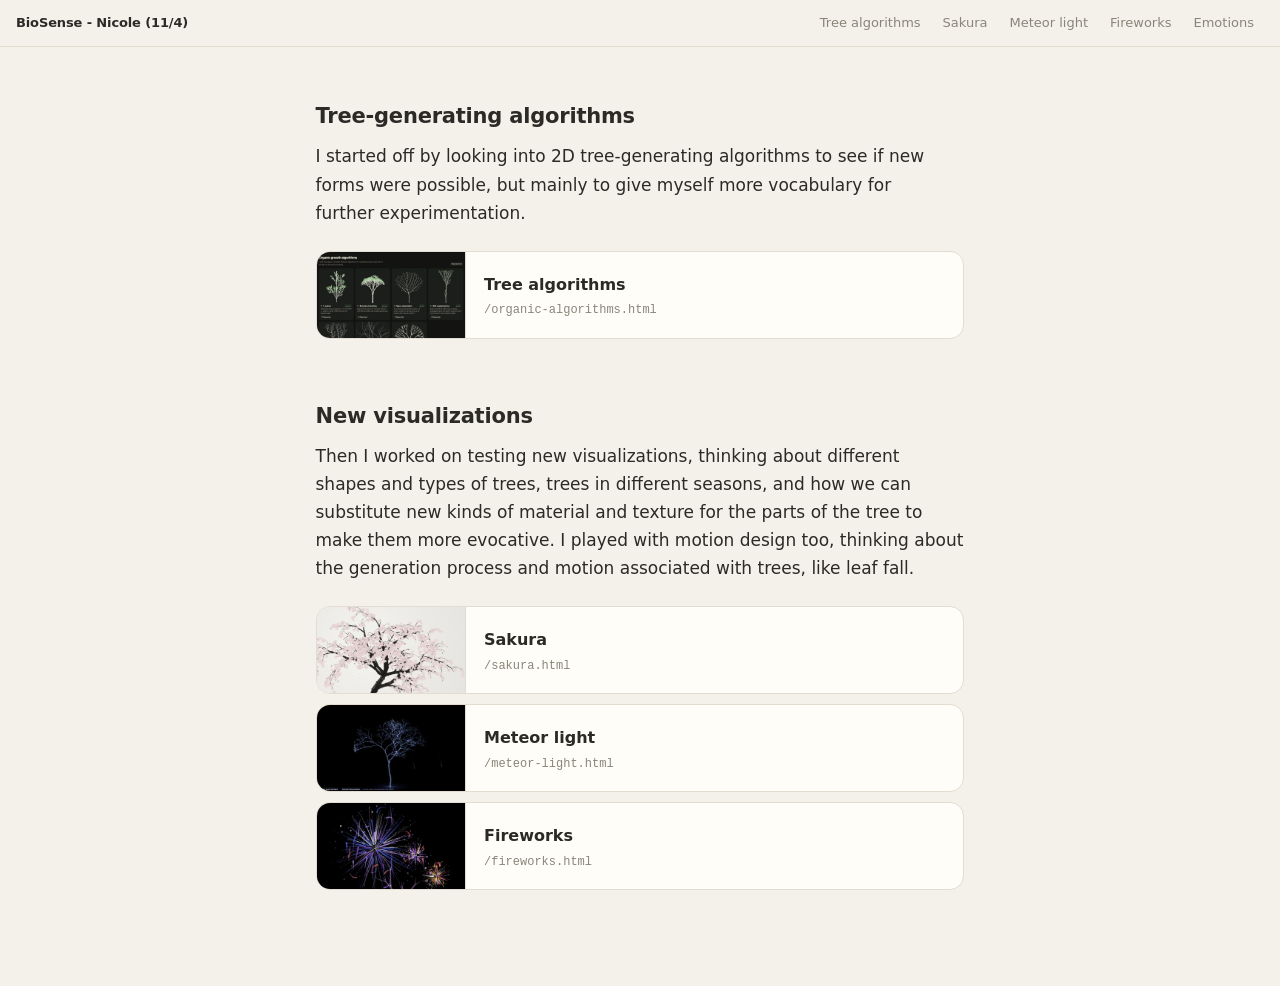
==== commit 30055e2b: "Add Emotion tree scene and nav link Adds an emotions page that reshapes and recolours the ink-brush " ====
--- a/index.html
+++ b/index.html
@@ -126,6 +126,7 @@
     <a href="/sakura.html">Sakura</a>
     <a href="/meteor-light.html">Meteor light</a>
     <a href="/fireworks.html">Fireworks</a>
+    <a href="/emotions.html">Emotions</a>
   </div>
 </nav>
 <main>
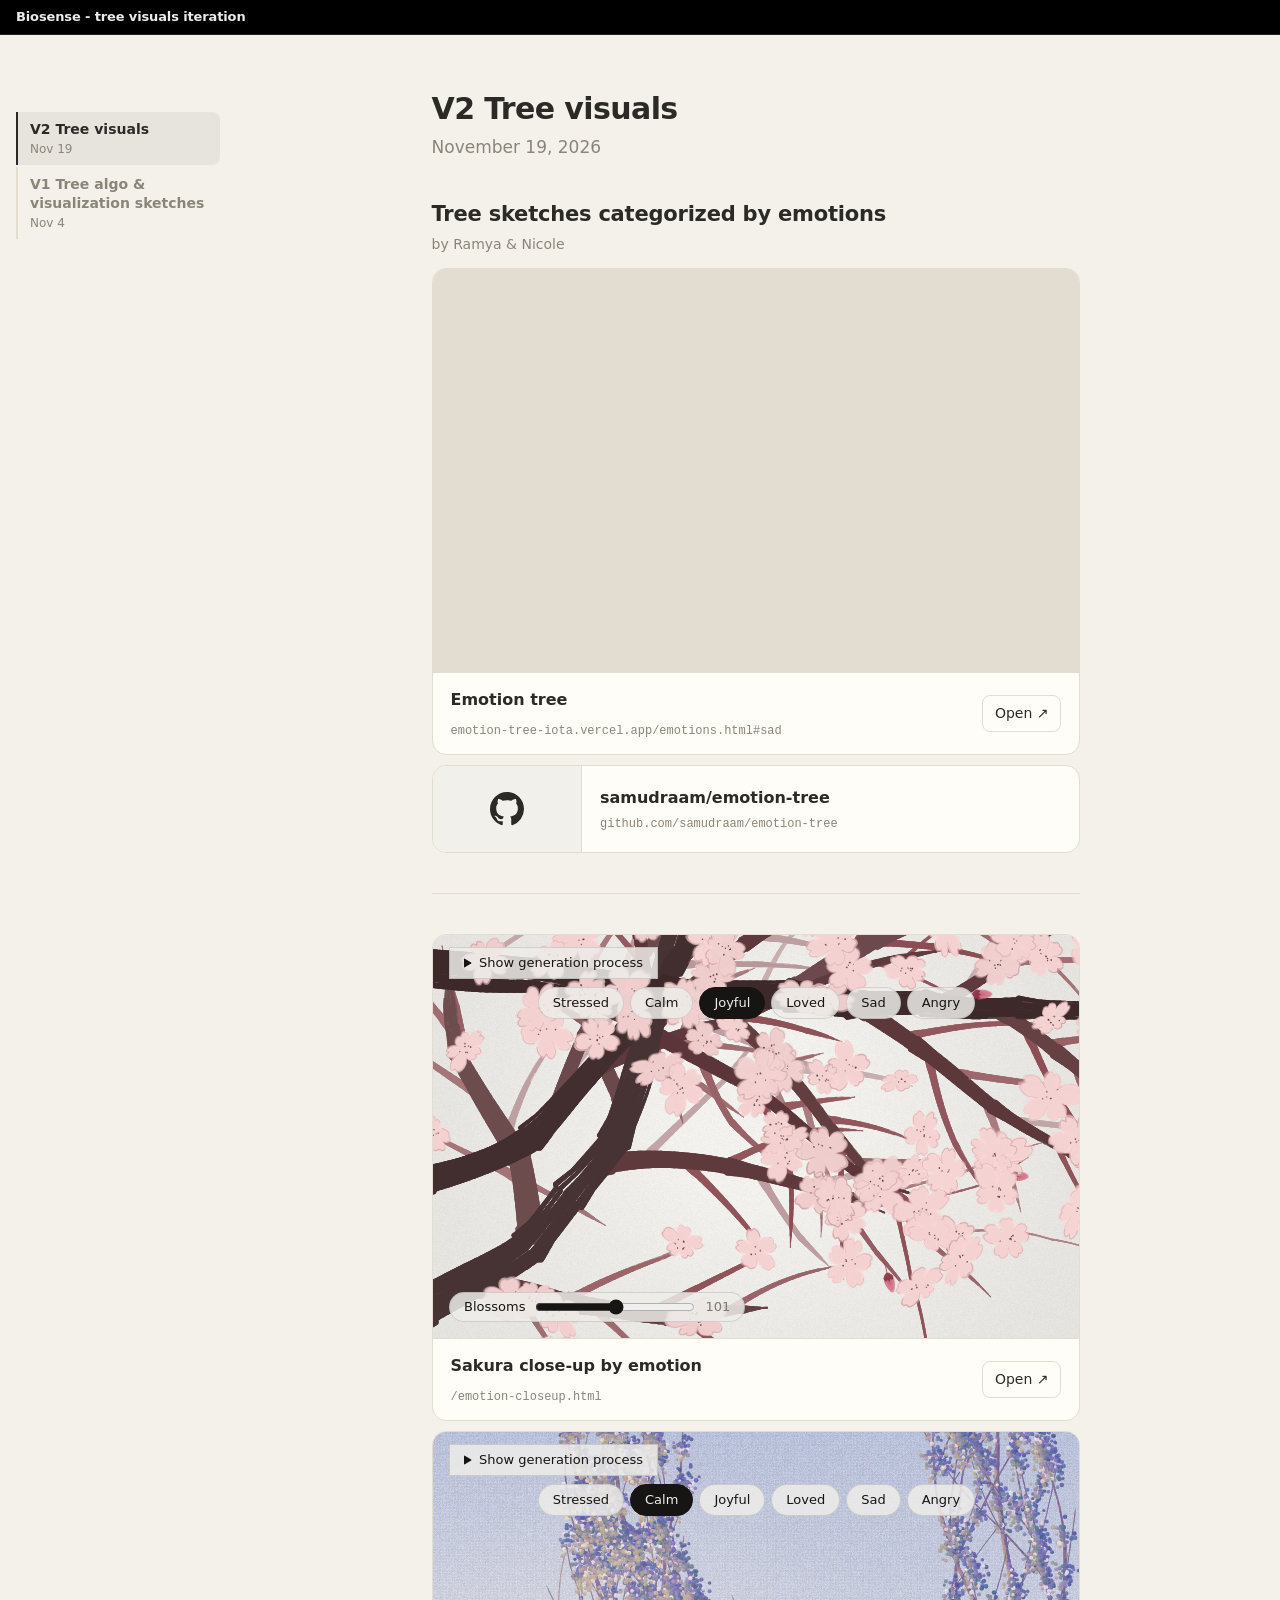
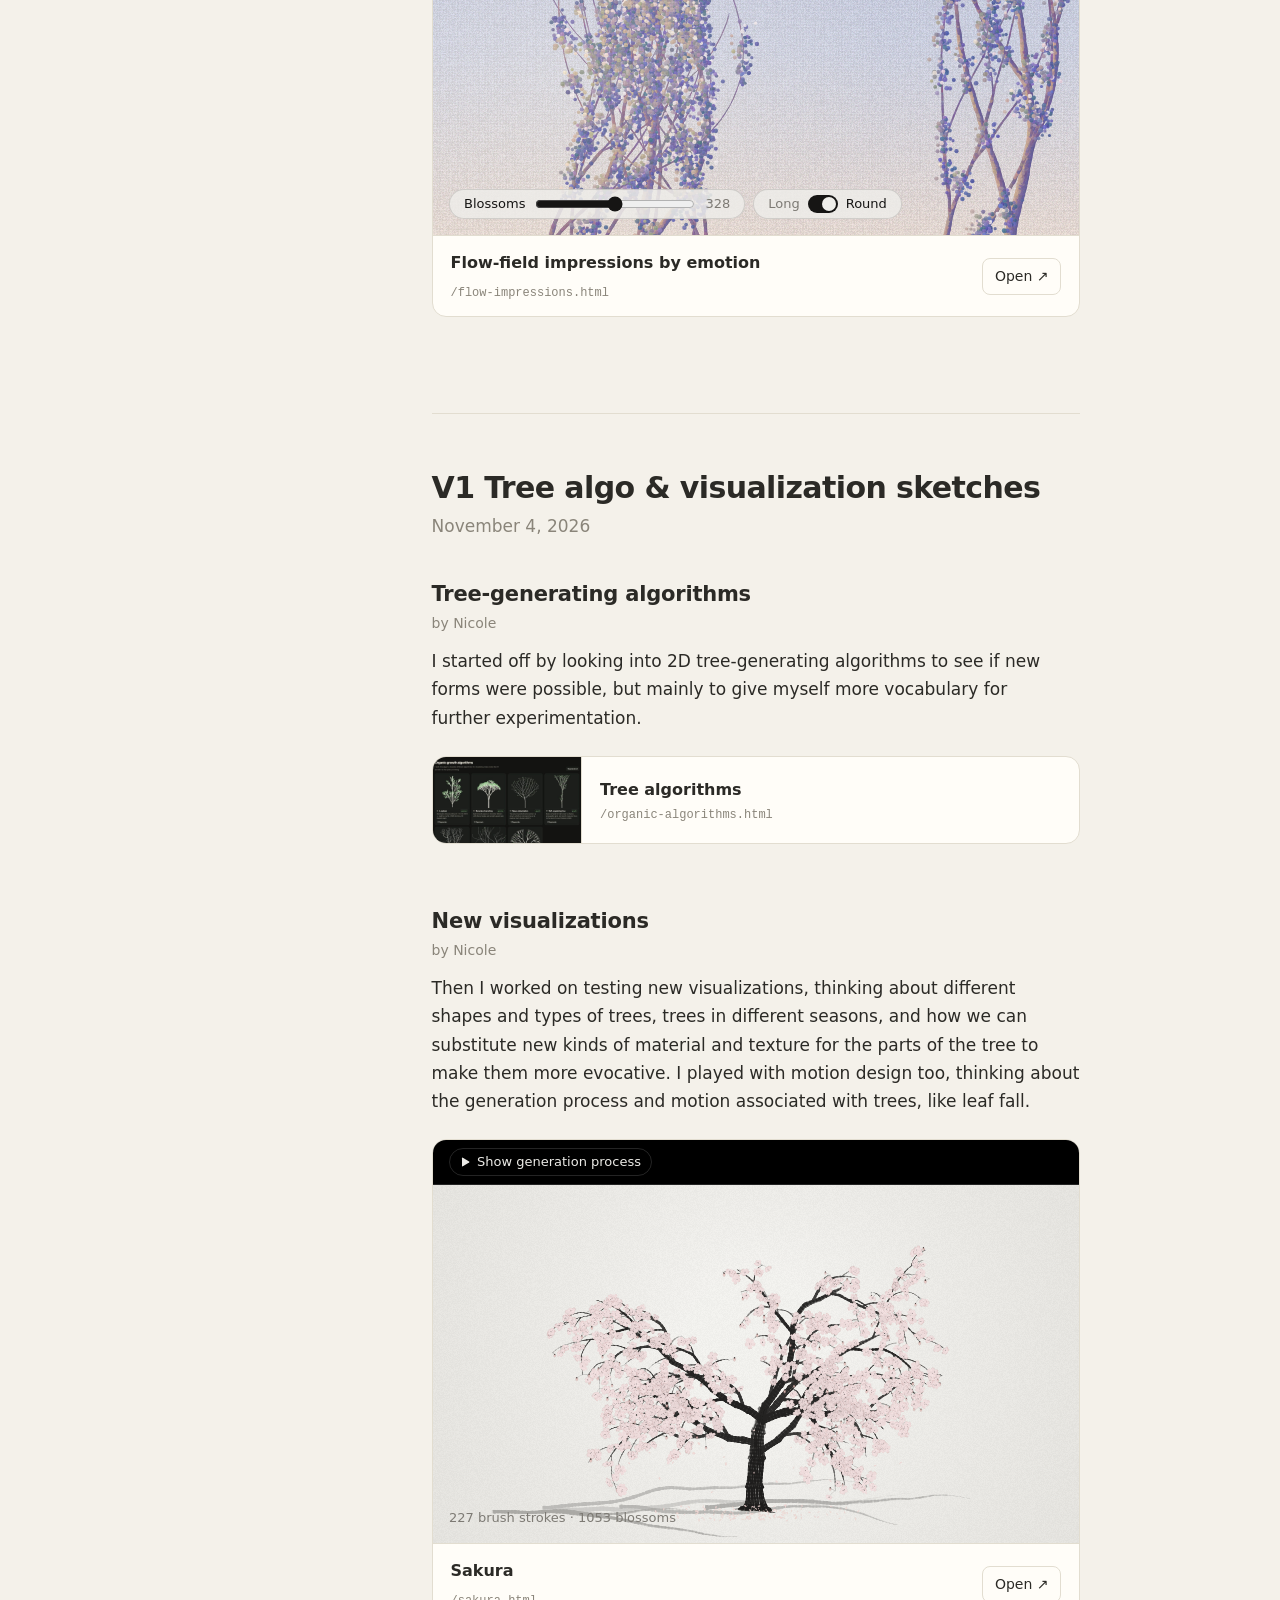
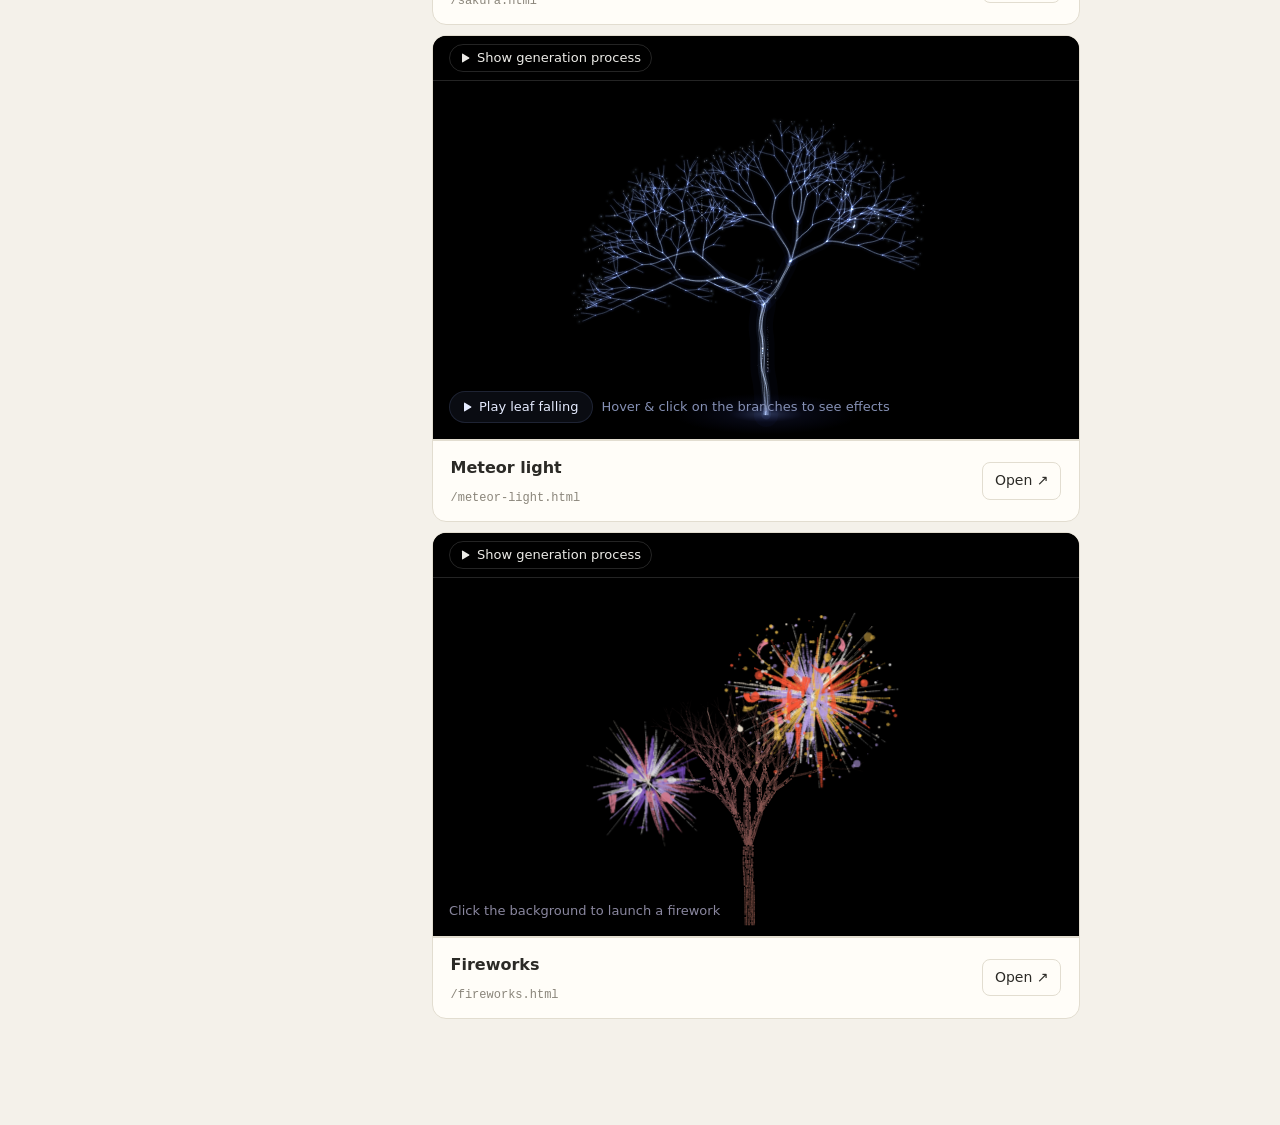
==== commit de57d59a: "Add V2 tree visuals: Sakura close-up and flow-field impressions - Home page becomes a single page wi" ====
--- a/index.html
+++ b/index.html
@@ -3,164 +3,139 @@
 <head>
 <meta charset="utf-8">
 <meta name="viewport" content="width=device-width, initial-scale=1">
-<title>BioSense - Nicole (11/4)</title>
+<title>Biosense - tree visuals iteration</title>
 <link rel="stylesheet" href="/nav.css">
-<style>
-  :root {
-    --bg: #f4f1ea;
-    --card: #fffdf8;
-    --line: #e2ddd0;
-    --ink: #2b2a26;
-    --muted: #8a857a;
-    --nav-bg: var(--bg);
-    --nav-ink: var(--ink);
-    --nav-muted: var(--muted);
-    --nav-line: var(--line);
-    --nav-active: color-mix(in srgb, var(--ink) 9%, transparent);
-  }
-  @media (prefers-color-scheme: dark) {
-    :root:not([data-theme="light"]) {
-      --bg: #131412;
-      --card: #1c1e1b;
-      --line: #2d302b;
-      --ink: #e8e4da;
-      --muted: #8f8b80;
-    }
-  }
-  :root[data-theme="dark"] {
-    --bg: #131412;
-    --card: #1c1e1b;
-    --line: #2d302b;
-    --ink: #e8e4da;
-    --muted: #8f8b80;
-  }
-
-  * { box-sizing: border-box; }
-  body {
-    margin: 0;
-    background: var(--bg);
-    color: var(--ink);
-    font: 17px/1.65 ui-sans-serif, -apple-system, "Segoe UI", system-ui, sans-serif;
-  }
-  .gnav { position: sticky; top: 0; }
-  /* one centred column, 60 characters wide */
-  main {
-    width: 100%;
-    max-width: calc(60ch + 32px);
-    margin: 0 auto;
-    padding: 56px 16px 96px;
-  }
-  p {
-    margin: 0 0 24px;
-    text-wrap: pretty;
-  }
-  p + .bookmarks { margin-top: 8px; }
-  section + section { margin-top: 64px; }
-  h2 {
-    margin: 0 0 12px;
-    font-size: 21px;
-    line-height: 1.3;
-    font-weight: 650;
-    letter-spacing: -0.01em;
-    text-wrap: balance;
-  }
-
-  .bookmarks {
-    display: flex;
-    flex-direction: column;
-    gap: 10px;
-  }
-  /* every bookmark is the same size: image filling the left edge, label on the right */
-  .bookmark {
-    --h: 88px;
-    display: grid;
-    grid-template-columns: calc(var(--h) * 800 / 471) minmax(0, 1fr);
-    height: var(--h);
-    color: inherit;
-    text-decoration: none;
-    background: var(--card);
-    border: 1px solid var(--line);
-    border-radius: 14px;
-    overflow: hidden;
-    transition: border-color 0.15s, transform 0.15s;
-  }
-  .bookmark:hover { border-color: color-mix(in srgb, var(--ink) 35%, var(--line)); transform: translateY(-2px); }
-  .bookmark:focus-visible { outline: 2px solid var(--ink); outline-offset: 3px; }
-  .bookmark img {
-    display: block;
-    width: 100%;
-    height: 100%;
-    object-fit: cover;
-    border-right: 1px solid var(--line);
-    background: var(--line);
-  }
-  .bookmark .label {
-    display: flex;
-    flex-direction: column;
-    justify-content: center;
-    gap: 4px;
-    min-width: 0;
-    padding: 0 18px;
-  }
-  .bookmark .title { font-weight: 620; font-size: 16px; }
-  .bookmark .path {
-    color: var(--muted);
-    font: 12px/1.4 ui-monospace, "SF Mono", Menlo, monospace;
-    overflow: hidden;
-    text-overflow: ellipsis;
-    white-space: nowrap;
-  }
-  @media (max-width: 560px) {
-    .bookmark { --h: 72px; grid-template-columns: 42% minmax(0, 1fr); }
-    .bookmark .label { padding: 0 12px; }
-    .bookmark .title { font-size: 15px; }
-  }
-  @media (prefers-reduced-motion: reduce) { .bookmark { transition: none; } .bookmark:hover { transform: none; } }
-</style>
+<link rel="stylesheet" href="/week.css">
 </head>
 <body>
 <nav class="gnav">
-  <a class="gnav-brand" href="/" aria-current="page">BioSense - Nicole (11/4)</a>
-  <div class="gnav-tabs">
-    <a href="/organic-algorithms.html">Tree algorithms</a>
-    <a href="/sakura.html">Sakura</a>
-    <a href="/meteor-light.html">Meteor light</a>
-    <a href="/fireworks.html">Fireworks</a>
-    <a href="/emotions.html">Emotions</a>
-  </div>
+  <a class="gnav-brand" href="/">Biosense - tree visuals iteration</a>
+</nav>
+<div class="layout">
+<nav class="toc" aria-label="Sections">
+  <a href="#v2"><span class="toc-title">V2 Tree visuals</span><span class="toc-date">Nov 19</span></a>
+  <a href="#v1"><span class="toc-title">V1 Tree algo &amp; visualization sketches</span><span class="toc-date">Nov 4</span></a>
 </nav>
 <main>
-  <section aria-labelledby="algorithms">
-  <h2 id="algorithms">Tree-generating algorithms</h2>
-  <p>I started off by looking into 2D tree-generating algorithms to see if new forms were possible, but mainly to give myself more vocabulary for further experimentation.</p>
+  <article aria-labelledby="v2">
+    <h1 id="v2">V2 Tree visuals</h1>
+    <p class="subtitle"><time datetime="2026-11-19">November 19, 2026</time></p>
 
-  <div class="bookmarks">
-    <a class="bookmark" href="/organic-algorithms.html">
-      <img src="/thumbs/organic-algorithms.jpg" alt="Tree algorithms" width="800" height="471">
-      <span class="label"><span class="title">Tree algorithms</span><span class="path">/organic-algorithms.html</span></span>
-    </a>
-  </div>
-  </section>
+    <section aria-labelledby="emotion-tree">
+    <h2 id="emotion-tree">Tree sketches categorized by emotions</h2>
+    <p class="byline">by Ramya &amp; Nicole</p>
 
-  <section aria-labelledby="visualizations">
-  <h2 id="visualizations">New visualizations</h2>
-  <p>Then I worked on testing new visualizations, thinking about different shapes and types of trees, trees in different seasons, and how we can substitute new kinds of material and texture for the parts of the tree to make them more evocative. I played with motion design too, thinking about the generation process and motion associated with trees, like leaf fall.</p>
+    <figure class="embed">
+      <iframe src="https://emotion-tree-iota.vercel.app/emotions.html#sad" title="Emotion tree, live demo" loading="lazy"></iframe>
+      <figcaption>
+        <span><span class="title">Emotion tree</span><br><span class="path">emotion-tree-iota.vercel.app/emotions.html#sad</span></span>
+        <a class="open" href="https://emotion-tree-iota.vercel.app/emotions.html#sad" target="_blank" rel="noopener">Open ↗</a>
+      </figcaption>
+    </figure>
 
-  <div class="bookmarks">
-    <a class="bookmark" href="/sakura.html">
-      <img src="/thumbs/sakura.jpg" alt="Sakura" width="800" height="471" loading="lazy">
-      <span class="label"><span class="title">Sakura</span><span class="path">/sakura.html</span></span>
-    </a>
-    <a class="bookmark" href="/meteor-light.html">
-      <img src="/thumbs/meteor-light.jpg" alt="Meteor light" width="800" height="471" loading="lazy">
-      <span class="label"><span class="title">Meteor light</span><span class="path">/meteor-light.html</span></span>
-    </a>
-    <a class="bookmark" href="/fireworks.html">
-      <img src="/thumbs/fireworks.jpg" alt="Fireworks" width="800" height="471" loading="lazy">
-      <span class="label"><span class="title">Fireworks</span><span class="path">/fireworks.html</span></span>
-    </a>
-  </div>
-  </section>
+    <div class="bookmarks">
+      <a class="bookmark" href="https://github.com/samudraam/emotion-tree" target="_blank" rel="noopener">
+        <span class="mark" aria-hidden="true"><svg viewBox="0 0 16 16" fill="currentColor"><path d="M8 0C3.58 0 0 3.58 0 8c0 3.54 2.29 6.53 5.47 7.59.4.07.55-.17.55-.38 0-.19-.01-.82-.01-1.49-2.01.37-2.53-.49-2.69-.94-.09-.23-.48-.94-.82-1.13-.28-.15-.68-.52-.01-.53.63-.01 1.08.58 1.23.82.72 1.21 1.87.87 2.33.66.07-.52.28-.87.51-1.07-1.78-.2-3.64-.89-3.64-3.95 0-.87.31-1.59.82-2.15-.08-.2-.36-1.02.08-2.12 0 0 .67-.21 2.2.82.64-.18 1.32-.27 2-.27.68 0 1.36.09 2 .27 1.53-1.04 2.2-.82 2.2-.82.44 1.1.16 1.92.08 2.12.51.56.82 1.27.82 2.15 0 3.07-1.87 3.75-3.65 3.95.29.25.54.73.54 1.48 0 1.07-.01 1.93-.01 2.2 0 .21.15.46.55.38A8.013 8.013 0 0016 8c0-4.42-3.58-8-8-8z"/></svg></span>
+        <span class="label"><span class="title">samudraam/emotion-tree</span><span class="path">github.com/samudraam/emotion-tree</span></span>
+      </a>
+    </div>
+
+    <hr class="divider">
+
+    <figure class="embed">
+      <iframe src="/emotion-closeup.html" title="Sakura close-up by emotion" loading="lazy"></iframe>
+      <figcaption>
+        <span><span class="title">Sakura close-up by emotion</span><br><span class="path">/emotion-closeup.html</span></span>
+        <a class="open" href="/emotion-closeup.html">Open ↗</a>
+      </figcaption>
+    </figure>
+
+    <figure class="embed">
+      <iframe src="/flow-impressions.html" title="Flow-field impressions by emotion" loading="lazy"></iframe>
+      <figcaption>
+        <span><span class="title">Flow-field impressions by emotion</span><br><span class="path">/flow-impressions.html</span></span>
+        <a class="open" href="/flow-impressions.html">Open ↗</a>
+      </figcaption>
+    </figure>
+    </section>
+  </article>
+
+  <article aria-labelledby="v1">
+    <h1 id="v1">V1 Tree algo &amp; visualization sketches</h1>
+    <p class="subtitle"><time datetime="2026-11-04">November 4, 2026</time></p>
+
+    <section aria-labelledby="algorithms">
+    <h2 id="algorithms">Tree-generating algorithms</h2>
+    <p class="byline">by Nicole</p>
+    <p>I started off by looking into 2D tree-generating algorithms to see if new forms were possible, but mainly to give myself more vocabulary for further experimentation.</p>
+
+    <div class="bookmarks">
+      <a class="bookmark" href="/organic-algorithms.html">
+        <img src="/thumbs/organic-algorithms.jpg" alt="Tree algorithms" width="800" height="471">
+        <span class="label"><span class="title">Tree algorithms</span><span class="path">/organic-algorithms.html</span></span>
+      </a>
+    </div>
+    </section>
+
+    <section aria-labelledby="visualizations">
+    <h2 id="visualizations">New visualizations</h2>
+    <p class="byline">by Nicole</p>
+    <p>Then I worked on testing new visualizations, thinking about different shapes and types of trees, trees in different seasons, and how we can substitute new kinds of material and texture for the parts of the tree to make them more evocative. I played with motion design too, thinking about the generation process and motion associated with trees, like leaf fall.</p>
+
+    <figure class="embed">
+      <iframe src="/sakura.html" title="Sakura sketch" loading="lazy"></iframe>
+      <figcaption>
+        <span><span class="title">Sakura</span><br><span class="path">/sakura.html</span></span>
+        <a class="open" href="/sakura.html">Open ↗</a>
+      </figcaption>
+    </figure>
+    <figure class="embed">
+      <iframe src="/meteor-light.html" title="Meteor light sketch" loading="lazy"></iframe>
+      <figcaption>
+        <span><span class="title">Meteor light</span><br><span class="path">/meteor-light.html</span></span>
+        <a class="open" href="/meteor-light.html">Open ↗</a>
+      </figcaption>
+    </figure>
+    <figure class="embed">
+      <iframe src="/fireworks.html" title="Fireworks sketch" loading="lazy"></iframe>
+      <figcaption>
+        <span><span class="title">Fireworks</span><br><span class="path">/fireworks.html</span></span>
+        <a class="open" href="/fireworks.html">Open ↗</a>
+      </figcaption>
+    </figure>
+    </section>
+  </article>
 </main>
+</div>
+<script>
+// highlight the section currently in view in the left nav
+(() => {
+  const links = [...document.querySelectorAll(".toc a")];
+  const heads = links.map(a => document.querySelector(a.getAttribute("href")));
+  const update = () => {
+    const line = window.innerHeight * 0.3;
+    let current = 0;
+    heads.forEach((h, i) => { if (h.getBoundingClientRect().top <= line) current = i; });
+    if (window.innerHeight + window.scrollY >= document.documentElement.scrollHeight - 2) current = heads.length - 1;
+    if (links[current].hasAttribute("aria-current")) return;
+    links.forEach((a, i) => i === current ? a.setAttribute("aria-current", "location") : a.removeAttribute("aria-current"));
+    // on narrow screens the nav is a sideways-scrolling row: keep the active link visible
+    const toc = links[current].parentElement;
+    if (toc.scrollWidth > toc.clientWidth) toc.scrollTo({ left: links[current].offsetLeft - 16, behavior: settled ? "smooth" : "instant" });
+  };
+  // arriving with #v1 / #v2 (e.g. from a sketch's Back link): land on that section
+  const jump = () => {
+    const target = location.hash && document.getElementById(location.hash.slice(1));
+    if (target) target.scrollIntoView({ behavior: "instant", block: "start" });
+  };
+  jump();
+  addEventListener("load", jump, { once: true });
+  addEventListener("scroll", update, { passive: true });
+  addEventListener("resize", update);
+  let settled = false;
+  update();
+  settled = true;
+})();
+</script>
 </body>
 </html>
--- a/nav.css
+++ b/nav.css
@@ -1,16 +1,22 @@
-/* Global nav shared by every page. Pages can theme it through the --nav-* variables. */
+/* Global nav shared by every page: always black, whatever the page's own theme. */
 .gnav {
+  --nav-bg: #000;
+  --nav-ink: #ecebe7;
+  --nav-muted: #9a978f;
+  --nav-line: rgba(255, 255, 255, 0.14);
+  --nav-active: rgba(255, 255, 255, 0.09);
   position: relative;
   z-index: 10;
   display: flex;
   flex-wrap: wrap;
   align-items: center;
-  gap: 4px 24px;
+  gap: 4px 8px;
   padding: 8px 16px;
-  background: var(--nav-bg, #eeede9);
-  color: var(--nav-ink, #161514);
-  border-bottom: 1px solid var(--nav-line, rgba(0, 0, 0, 0.08));
+  background: var(--nav-bg);
+  color: var(--nav-ink);
+  border-bottom: 1px solid var(--nav-line);
   font: 13px/1.4 ui-sans-serif, -apple-system, "Segoe UI", system-ui, sans-serif;
+  color-scheme: dark;
 }
 .gnav-brand {
   margin-right: auto;
@@ -20,19 +26,37 @@
   color: inherit;
   text-decoration: none;
 }
+* + .gnav-brand { margin-left: 12px; }
 .gnav-brand:hover { text-decoration: underline; text-underline-offset: 3px; }
-.gnav-brand:focus-visible { outline: 2px solid var(--nav-ink, #161514); outline-offset: 2px; border-radius: 4px; }
-.gnav-tabs { display: flex; gap: 2px; }
-.gnav-tabs a {
-  color: var(--nav-muted, #7d7a74);
+.gnav-brand:focus-visible { outline: 2px solid var(--nav-ink); outline-offset: 2px; border-radius: 4px; }
+
+/* Back to the home page, and a sketch's "Show generation process" beside it */
+.gnav-back,
+.gnav button.gnav-action {
+  display: inline-flex;
+  align-items: center;
+  gap: 2px;
+  margin: 0;
+  padding: 4px 10px 4px 6px;
+  font: inherit;
+  color: inherit;
   text-decoration: none;
-  padding: 6px 10px;
-  border-radius: 8px;
   white-space: nowrap;
+  background: transparent;
+  border: 1px solid var(--nav-line);
+  border-radius: 999px;
+  cursor: pointer;
 }
-.gnav-tabs a:hover { color: var(--nav-ink, #161514); }
-.gnav-tabs a[aria-current="page"] {
-  color: var(--nav-ink, #161514);
-  background: var(--nav-active, rgba(0, 0, 0, 0.06));
-}
-.gnav-tabs a:focus-visible { outline: 2px solid var(--nav-ink, #161514); outline-offset: 1px; }
+.gnav button.gnav-action { gap: 7px; padding-left: 10px; }
+.gnav-back svg { width: 14px; height: 14px; fill: none; stroke: currentColor; stroke-width: 1.6; stroke-linecap: round; stroke-linejoin: round; }
+.gnav-action .play { width: 10px; height: 10px; fill: currentColor; flex: none; }
+.gnav-back:hover,
+.gnav button.gnav-action:hover { background: var(--nav-active); border-color: var(--nav-line); }
+.gnav-back:focus-visible,
+.gnav button.gnav-action:focus-visible { outline: 2px solid var(--nav-ink); outline-offset: 2px; }
+
+/* When a sketch is embedded in the home page the frame shows the sketch alone; a sketch that can
+   replay its generation keeps just that button in the bar. */
+.in-frame .gnav:not(:has(.gnav-action)) { display: none; }
+.in-frame .gnav-back,
+.in-frame .gnav-brand { display: none; }
--- a/week.css
+++ b/week.css
@@ -0,0 +1,263 @@
+/* Layout of the home page (index.html): every week's write-up on one page. */
+:root {
+  --bg: #f4f1ea;
+  --card: #fffdf8;
+  --line: #e2ddd0;
+  --ink: #2b2a26;
+  --muted: #8a857a;
+}
+@media (prefers-color-scheme: dark) {
+  :root:not([data-theme="light"]) {
+    --bg: #131412;
+    --card: #1c1e1b;
+    --line: #2d302b;
+    --ink: #e8e4da;
+    --muted: #8f8b80;
+  }
+}
+:root[data-theme="dark"] {
+  --bg: #131412;
+  --card: #1c1e1b;
+  --line: #2d302b;
+  --ink: #e8e4da;
+  --muted: #8f8b80;
+}
+
+* { box-sizing: border-box; }
+body {
+  margin: 0;
+  background: var(--bg);
+  color: var(--ink);
+  font: 17px/1.65 ui-sans-serif, -apple-system, "Segoe UI", system-ui, sans-serif;
+}
+.gnav { position: sticky; top: 0; }
+html { scroll-behavior: smooth; }
+@media (prefers-reduced-motion: reduce) { html { scroll-behavior: auto; } }
+
+/* a fixed section nav on the left, the reading column centred in the space beside it */
+.layout {
+  --toc-w: 232px;
+  display: grid;
+  grid-template-columns: var(--toc-w) minmax(0, 1fr);
+}
+.toc {
+  position: sticky;
+  top: 56px;
+  align-self: start;
+  max-height: calc(100vh - 56px);
+  overflow-y: auto;
+  display: flex;
+  flex-direction: column;
+  gap: 2px;
+  padding: 56px 12px 24px 16px;
+  font-size: 14px;
+  line-height: 1.35;
+}
+.toc a {
+  display: flex;
+  flex-direction: column;
+  gap: 2px;
+  padding: 8px 10px 8px 12px;
+  color: var(--muted);
+  text-decoration: none;
+  border-left: 2px solid var(--line);
+  border-radius: 0 8px 8px 0;
+}
+.toc a:hover { color: var(--ink); }
+.toc a[aria-current] {
+  color: var(--ink);
+  border-left-color: var(--ink);
+  background: color-mix(in srgb, var(--ink) 6%, transparent);
+}
+.toc a:focus-visible { outline: 2px solid var(--ink); outline-offset: 1px; }
+.toc-title { font-weight: 560; text-wrap: balance; }
+.toc-date { font-size: 12px; color: var(--muted); }
+
+/* one centred column, 60 characters wide */
+main {
+  width: 100%;
+  max-width: calc(60ch + 32px);
+  margin: 0 auto;
+  padding: 56px 16px 96px;
+}
+h1 { scroll-margin-top: 72px; }
+article + article {
+  margin-top: 96px;
+  padding-top: 56px;
+  border-top: 1px solid var(--line);
+}
+
+/* narrow screens: the section nav becomes a row of links under the top bar */
+@media (max-width: 860px) {
+  .layout { display: block; }
+  .toc {
+    top: 35px;
+    z-index: 5;
+    max-height: none;
+    flex-direction: row;
+    gap: 6px;
+    overflow-x: auto;
+    padding: 8px 16px;
+    background: var(--bg);
+    border-bottom: 1px solid var(--line);
+  }
+  .toc a {
+    flex: none;
+    border-left: 0;
+    border: 1px solid var(--line);
+    border-radius: 999px;
+    padding: 5px 12px;
+  }
+  .toc a[aria-current] { border-color: var(--ink); }
+  .toc-title { white-space: nowrap; }
+  .toc-date { display: none; }
+  main { padding-top: 40px; }
+  h1 { scroll-margin-top: 104px; }
+}
+p {
+  margin: 0 0 24px;
+  text-wrap: pretty;
+}
+p + .bookmarks { margin-top: 8px; }
+h1 {
+  margin: 0 0 6px;
+  font-size: 30px;
+  line-height: 1.2;
+  font-weight: 680;
+  letter-spacing: -0.02em;
+  text-wrap: balance;
+}
+.subtitle {
+  margin: 0 0 40px;
+  color: var(--muted);
+  font-size: 17px;
+}
+section + section { margin-top: 64px; }
+h2 + .byline { margin: -6px 0 14px; }
+.byline {
+  color: var(--muted);
+  font-size: 14px;
+  line-height: 1.4;
+}
+h2 {
+  margin: 0 0 12px;
+  font-size: 21px;
+  line-height: 1.3;
+  font-weight: 650;
+  letter-spacing: -0.01em;
+  text-wrap: balance;
+}
+
+.bookmarks {
+  display: flex;
+  flex-direction: column;
+  gap: 10px;
+}
+/* every bookmark is the same size: image filling the left edge, label on the right */
+.bookmark {
+  --h: 88px;
+  display: grid;
+  grid-template-columns: calc(var(--h) * 800 / 471) minmax(0, 1fr);
+  height: var(--h);
+  color: inherit;
+  text-decoration: none;
+  background: var(--card);
+  border: 1px solid var(--line);
+  border-radius: 14px;
+  overflow: hidden;
+  transition: border-color 0.15s, transform 0.15s;
+}
+.bookmark:hover { border-color: color-mix(in srgb, var(--ink) 35%, var(--line)); transform: translateY(-2px); }
+.bookmark:focus-visible { outline: 2px solid var(--ink); outline-offset: 3px; }
+.bookmark img {
+  display: block;
+  width: 100%;
+  height: 100%;
+  object-fit: cover;
+  border-right: 1px solid var(--line);
+  background: var(--line);
+}
+.bookmark .label {
+  display: flex;
+  flex-direction: column;
+  justify-content: center;
+  gap: 4px;
+  min-width: 0;
+  padding: 0 18px;
+}
+.bookmark .title { font-weight: 620; font-size: 16px; }
+.bookmark .path {
+  color: var(--muted);
+  font: 12px/1.4 ui-monospace, "SF Mono", Menlo, monospace;
+  overflow: hidden;
+  text-overflow: ellipsis;
+  white-space: nowrap;
+}
+@media (max-width: 560px) {
+  .bookmark { --h: 72px; grid-template-columns: 42% minmax(0, 1fr); }
+  .bookmark .label { padding: 0 12px; }
+  .bookmark .title { font-size: 15px; }
+}
+@media (prefers-reduced-motion: reduce) { .bookmark { transition: none; } .bookmark:hover { transform: none; } }
+
+/* live embed: a framed page with a caption bar linking out */
+.embed {
+  margin: 0 0 10px;
+  background: var(--card);
+  border: 1px solid var(--line);
+  border-radius: 14px;
+  overflow: hidden;
+}
+.bookmarks + .embed { margin-top: 10px; }
+/* a quiet rule between groups of work inside one section */
+.divider {
+  height: 0;
+  margin: 40px 0;
+  border: 0;
+  border-top: 1px solid var(--line);
+}
+.embed iframe {
+  display: block;
+  width: 100%;
+  aspect-ratio: 16 / 10;
+  border: 0;
+  border-bottom: 1px solid var(--line);
+  background: var(--line);
+}
+.embed figcaption {
+  display: flex;
+  align-items: center;
+  justify-content: space-between;
+  gap: 12px;
+  padding: 12px 18px;
+}
+.embed .title { font-weight: 620; font-size: 16px; }
+.embed .path {
+  color: var(--muted);
+  font: 12px/1.4 ui-monospace, "SF Mono", Menlo, monospace;
+}
+.embed .open {
+  flex: none;
+  color: var(--ink);
+  font-size: 14px;
+  text-decoration: none;
+  padding: 6px 12px;
+  border: 1px solid var(--line);
+  border-radius: 8px;
+}
+.embed .open:hover { border-color: color-mix(in srgb, var(--ink) 35%, var(--line)); }
+.embed .open:focus-visible { outline: 2px solid var(--ink); outline-offset: 2px; }
+
+/* a bookmark whose left panel is an icon instead of a screenshot */
+.bookmark .mark {
+  display: grid;
+  place-items: center;
+  border-right: 1px solid var(--line);
+  background: color-mix(in srgb, var(--ink) 6%, var(--card));
+  color: var(--ink);
+}
+.bookmark .mark svg { width: 34px; height: 34px; }
+@media (max-width: 560px) {
+  .embed iframe { aspect-ratio: 3 / 4; }
+  .embed figcaption { padding: 10px 12px; }
+}
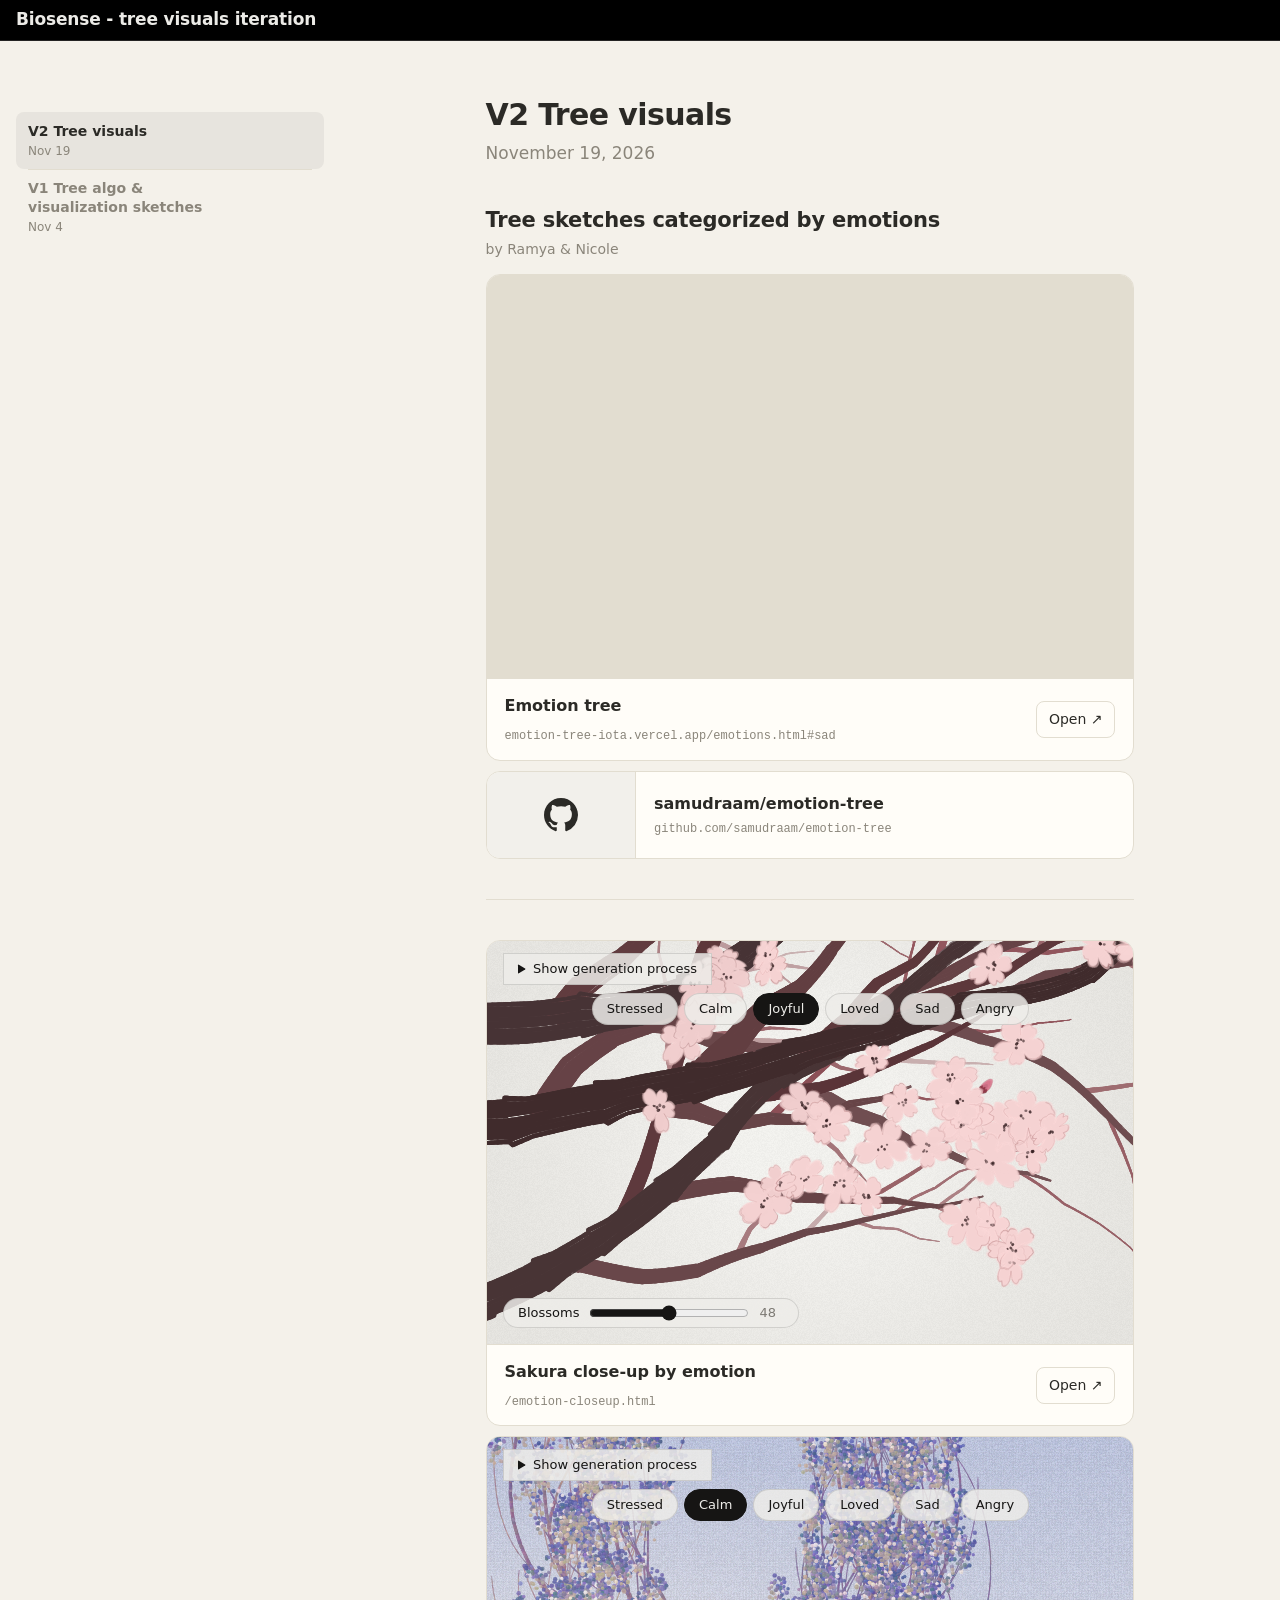
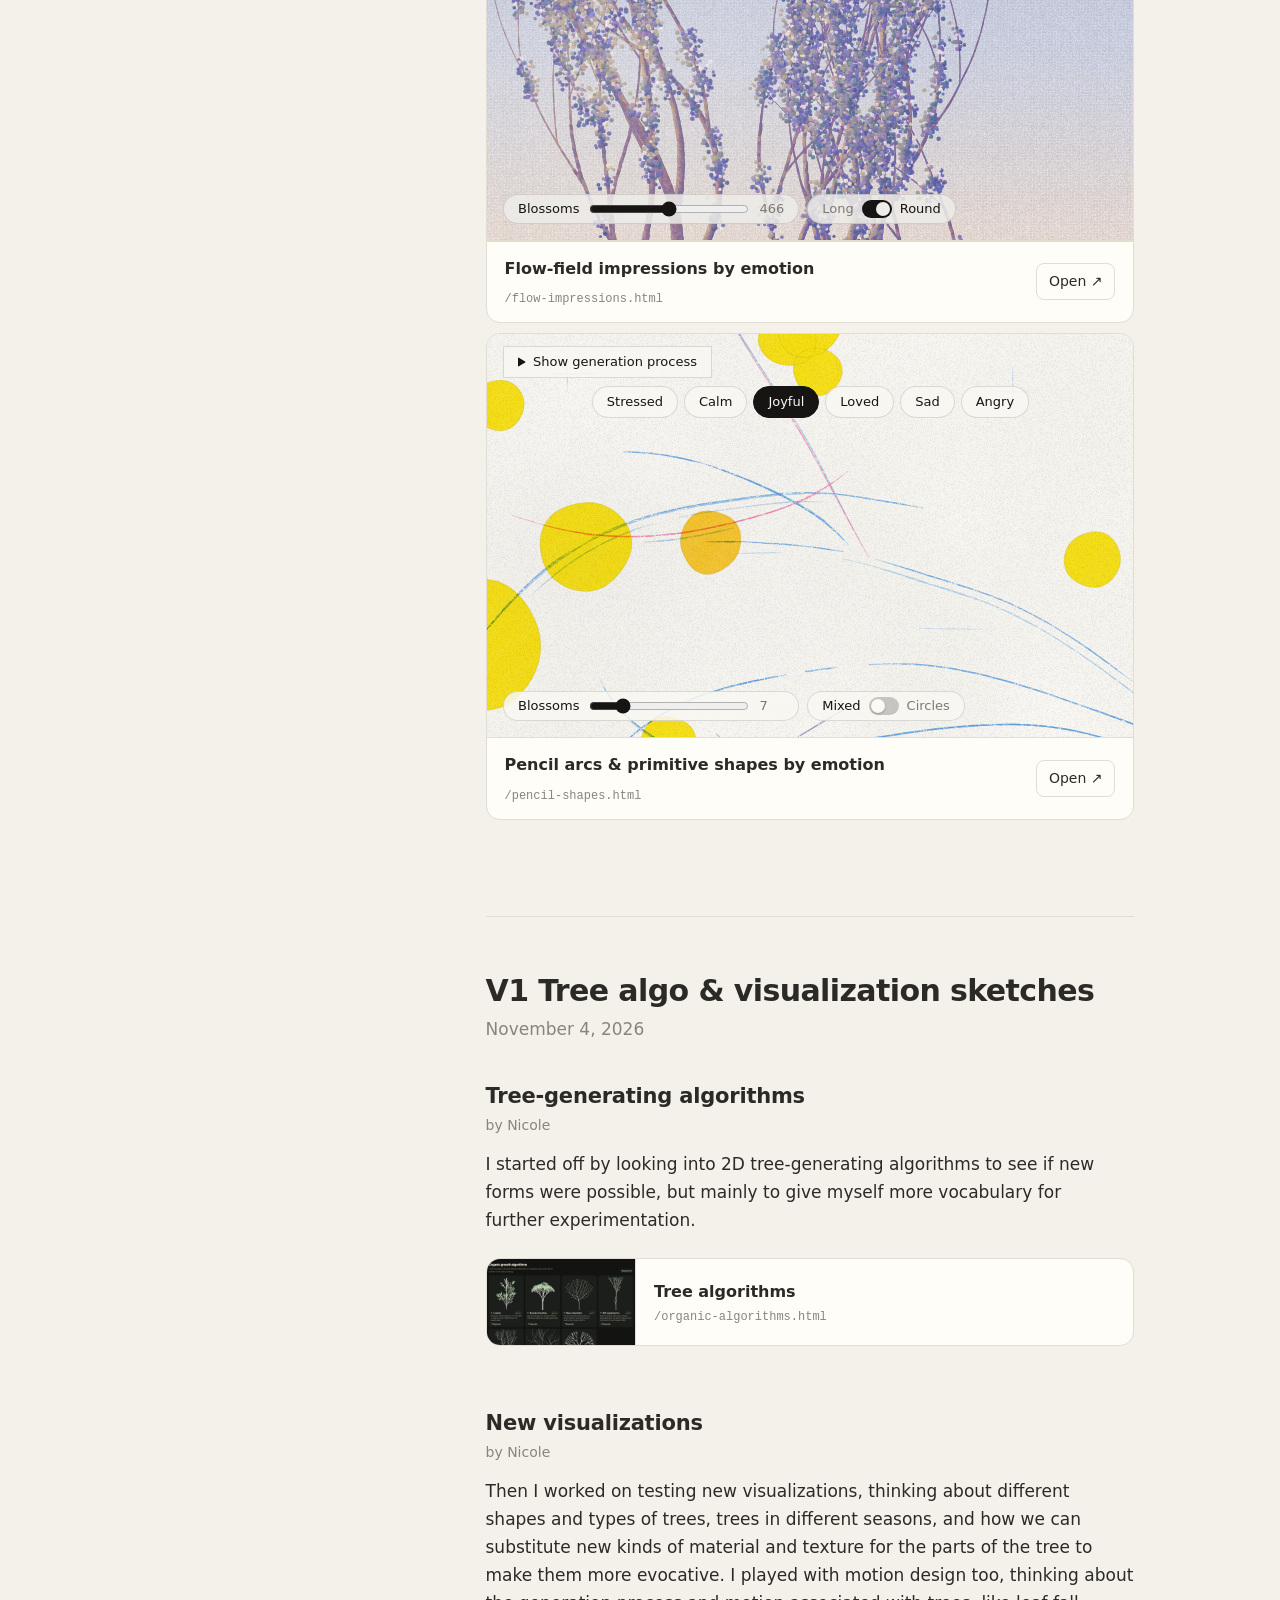
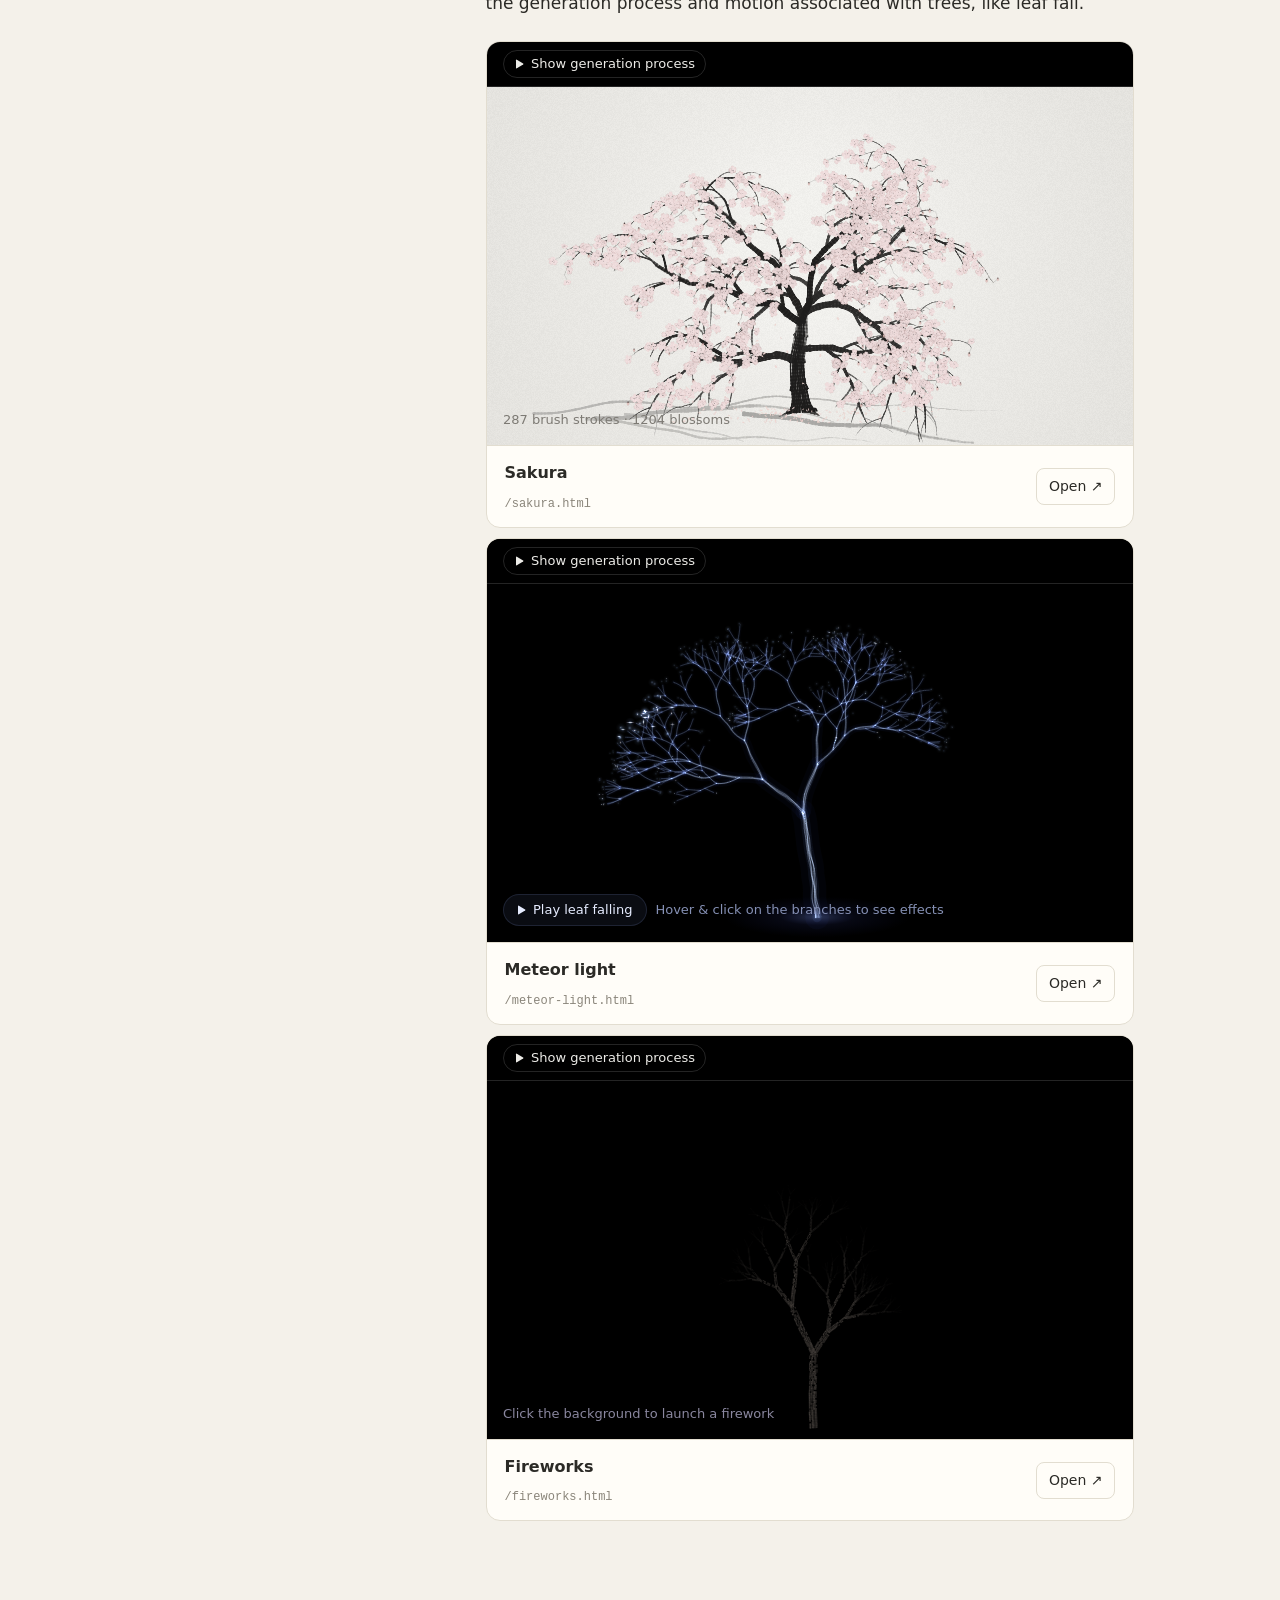
==== commit c235d665: "Refine V2 sketches, home layout, and add a link preview - Sakura close-up: buds on thin twigs with a" ====
--- a/index.html
+++ b/index.html
@@ -4,6 +4,18 @@
 <meta charset="utf-8">
 <meta name="viewport" content="width=device-width, initial-scale=1">
 <title>Biosense - tree visuals iteration</title>
+<meta name="description" content="Weekly sketches exploring tree visuals for Biosense.">
+<!-- link previews (iMessage, Slack, social): the image is a capture of this page; bump ?v= when it changes -->
+<meta property="og:type" content="website">
+<meta property="og:url" content="https://biosense-tree-viz.vercel.app/">
+<meta property="og:title" content="Biosense - tree visuals iteration">
+<meta property="og:description" content="Weekly sketches exploring tree visuals for Biosense.">
+<meta property="og:image" content="https://biosense-tree-viz.vercel.app/thumbs/og-home.jpg?v=2026-11-19b">
+<meta property="og:image:width" content="2400">
+<meta property="og:image:height" content="1260">
+<meta property="og:image:alt" content="The Biosense home page: V2 Tree visuals, with a live ink tree sketch">
+<meta name="twitter:card" content="summary_large_image">
+<meta name="twitter:image" content="https://biosense-tree-viz.vercel.app/thumbs/og-home.jpg?v=2026-11-19b">
 <link rel="stylesheet" href="/nav.css">
 <link rel="stylesheet" href="/week.css">
 </head>
@@ -55,6 +67,14 @@
       <figcaption>
         <span><span class="title">Flow-field impressions by emotion</span><br><span class="path">/flow-impressions.html</span></span>
         <a class="open" href="/flow-impressions.html">Open ↗</a>
+      </figcaption>
+    </figure>
+
+    <figure class="embed">
+      <iframe src="/pencil-shapes.html" title="Pencil arcs and primitive shapes by emotion" loading="lazy"></iframe>
+      <figcaption>
+        <span><span class="title">Pencil arcs &amp; primitive shapes by emotion</span><br><span class="path">/pencil-shapes.html</span></span>
+        <a class="open" href="/pencil-shapes.html">Open ↗</a>
       </figcaption>
     </figure>
     </section>
--- a/nav.css
+++ b/nav.css
@@ -20,7 +20,8 @@
 }
 .gnav-brand {
   margin-right: auto;
-  font-weight: 620;
+  font-size: 17px;
+  font-weight: 650;
   letter-spacing: -0.01em;
   white-space: nowrap;
   color: inherit;
--- a/week.css
+++ b/week.css
@@ -36,7 +36,7 @@
 
 /* a fixed section nav on the left, the reading column centred in the space beside it */
 .layout {
-  --toc-w: 232px;
+  --toc-w: 340px;
   display: grid;
   grid-template-columns: var(--toc-w) minmax(0, 1fr);
 }
@@ -48,8 +48,8 @@
   overflow-y: auto;
   display: flex;
   flex-direction: column;
-  gap: 2px;
-  padding: 56px 12px 24px 16px;
+  gap: 0;
+  padding: 56px 16px 24px 16px;
   font-size: 14px;
   line-height: 1.35;
 }
@@ -57,16 +57,24 @@
   display: flex;
   flex-direction: column;
   gap: 2px;
-  padding: 8px 10px 8px 12px;
+  position: relative;
+  padding: 10px 12px;
   color: var(--muted);
   text-decoration: none;
-  border-left: 2px solid var(--line);
-  border-radius: 0 8px 8px 0;
+  border-radius: 8px;
+}
+/* a hairline between items, inset to the text */
+.toc a + a::before {
+  content: "";
+  position: absolute;
+  top: 0;
+  left: 12px;
+  right: 12px;
+  border-top: 1px solid var(--line);
 }
 .toc a:hover { color: var(--ink); }
 .toc a[aria-current] {
   color: var(--ink);
-  border-left-color: var(--ink);
   background: color-mix(in srgb, var(--ink) 6%, transparent);
 }
 .toc a:focus-visible { outline: 2px solid var(--ink); outline-offset: 1px; }
@@ -91,7 +99,7 @@
 @media (max-width: 860px) {
   .layout { display: block; }
   .toc {
-    top: 35px;
+    top: 41px;   /* just under the top bar */
     z-index: 5;
     max-height: none;
     flex-direction: row;
@@ -101,9 +109,9 @@
     background: var(--bg);
     border-bottom: 1px solid var(--line);
   }
+  .toc a + a::before { display: none; }
   .toc a {
     flex: none;
-    border-left: 0;
     border: 1px solid var(--line);
     border-radius: 999px;
     padding: 5px 12px;
@@ -112,7 +120,7 @@
   .toc-title { white-space: nowrap; }
   .toc-date { display: none; }
   main { padding-top: 40px; }
-  h1 { scroll-margin-top: 104px; }
+  h1 { scroll-margin-top: 110px; }
 }
 p {
   margin: 0 0 24px;
